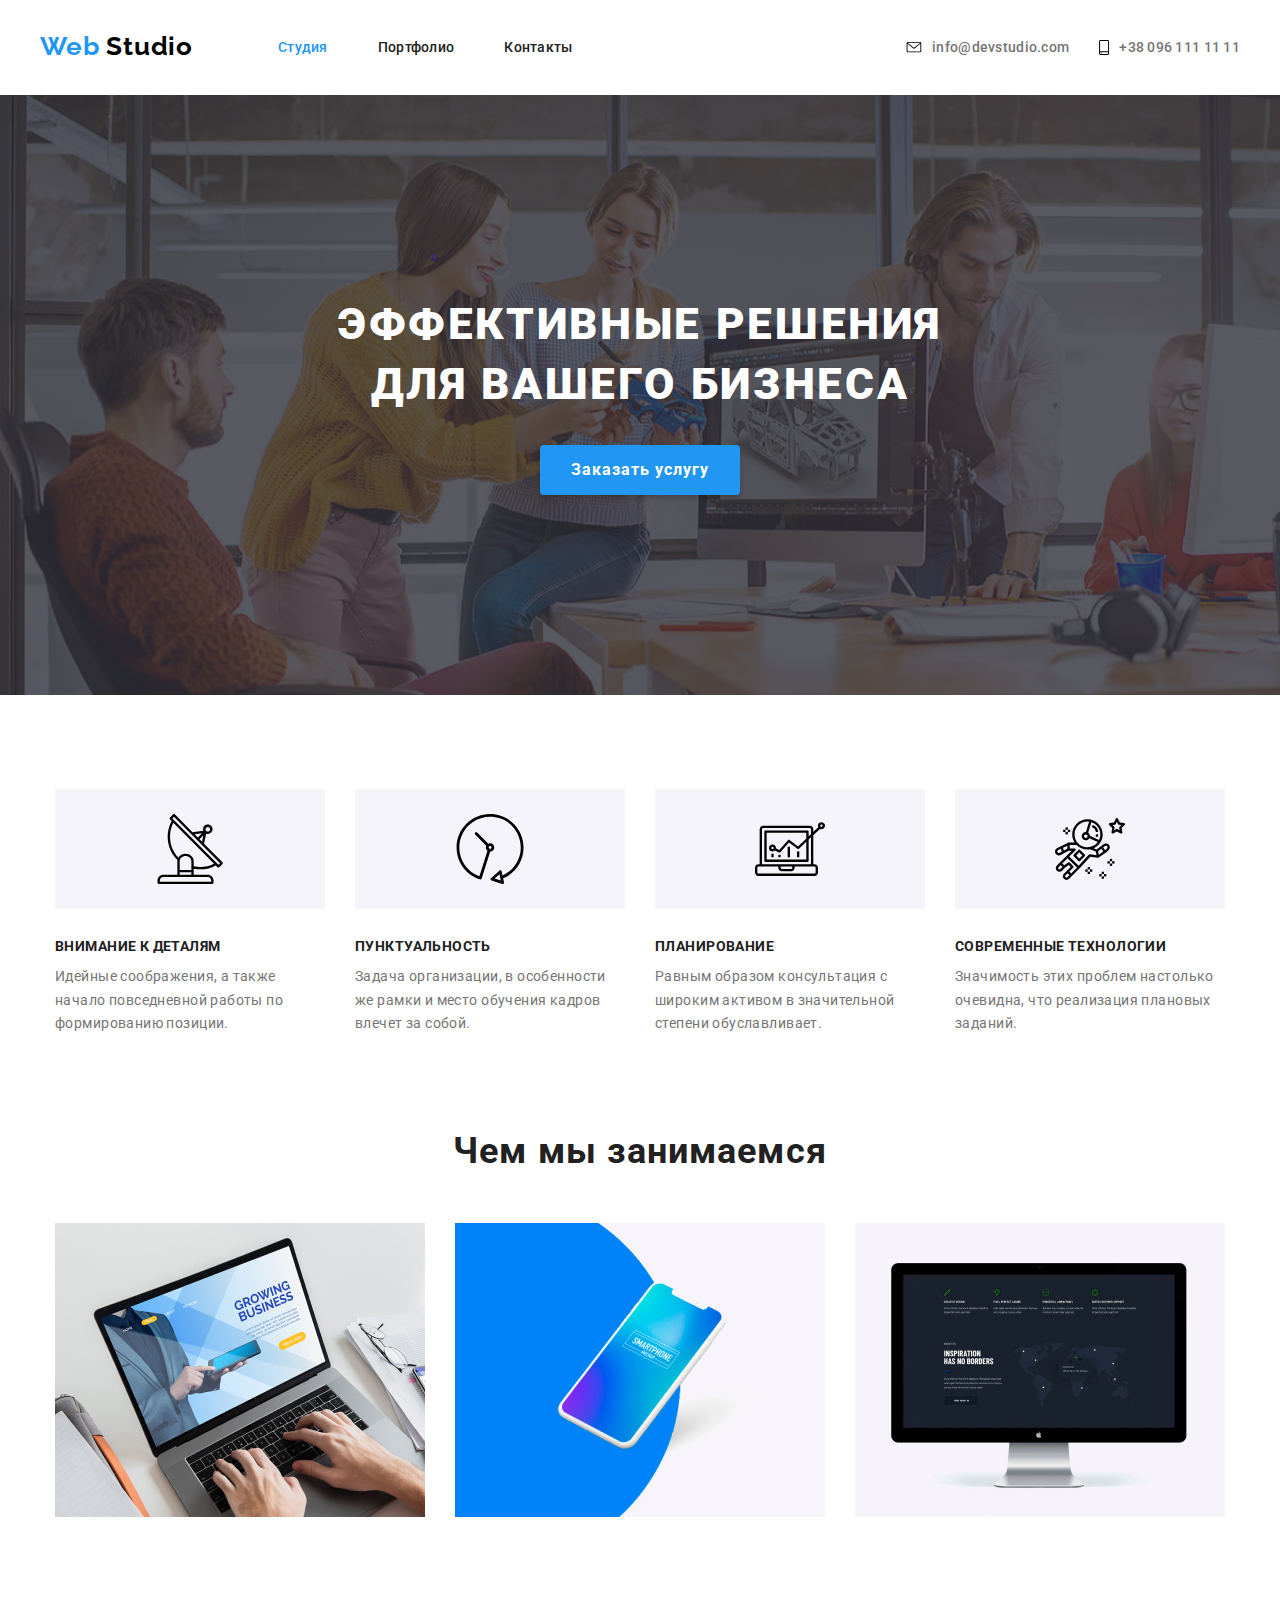
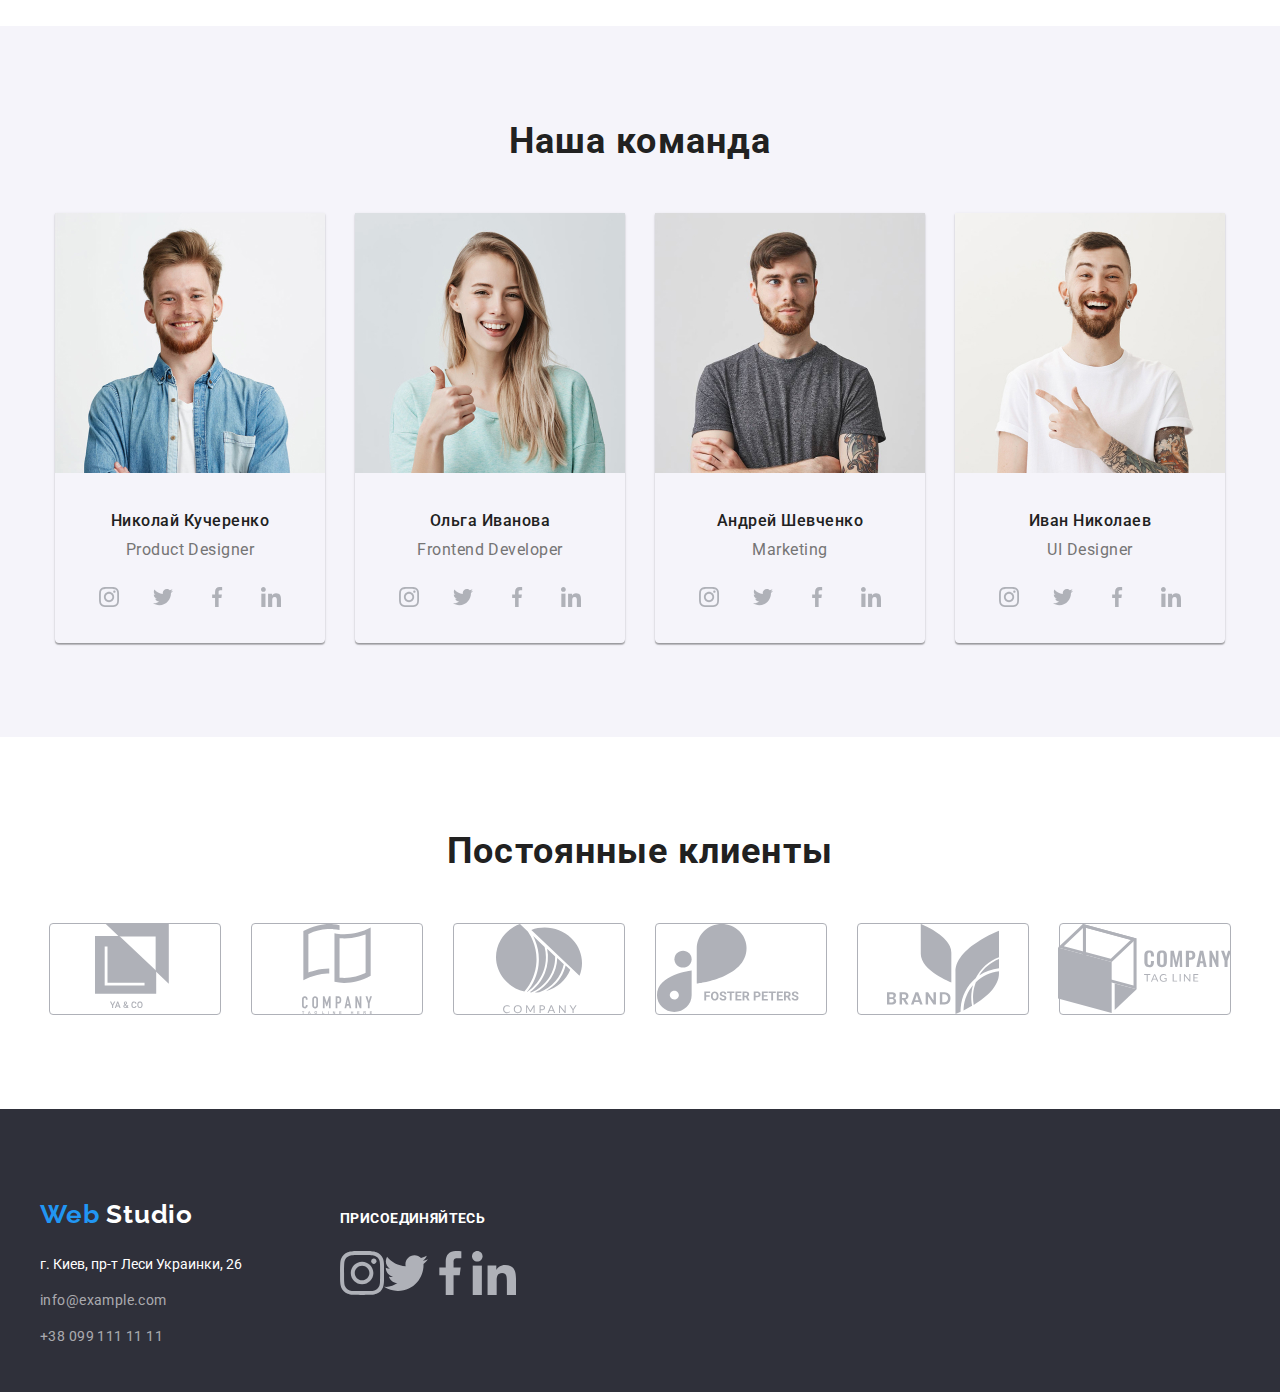
==== index.html @ 55905535 "Добавляет svg-спрайты" ====
<!DOCTYPE html>
<html lang="ru">
  <head>
    <meta charset="UTF-8" />
    <meta name="viewport" content="width=device-width, initial-scale=1.0" />
    <title>Web Studio</title>
    <link rel="stylesheet" href="./css/normalize.css" />
    <link rel="stylesheet" href="./css/style-second.css" />
    <link
      href="https://fonts.googleapis.com/css2?family=Raleway:wght@700&family=Roboto:wght@400;500;700;900&display=swap"
      rel="stylesheet"
    />
  </head>

  <body>
    <header class="site">
      <div class="container">
        <nav class="header-nav">
          <!--Логотип сайта-->
          <a lang="en" href="./index.html" class="logo link"
            ><span class="first-logo">Web</span
            ><span class="second-logo">Studio</span></a
          >
          <!--Навигационное меню в шапке-->

          <ul class="site-nav list">
            <li class="site-nav-list-item">
              <a href="" class="site-nav-text hover-focus link current"
                >Студия</a
              >
            </li>
            <li class="site-nav-list-item">
              <a href="./portfolio.html" class="site-nav-text hover-focus link"
                >Портфолио</a
              >
            </li>
            <li class="site-nav-list-item">
              <a href="" class="site-nav-text hover-focus link">Контакты</a>
            </li>
          </ul>
          <address class="nav-address">
            <ul class="address list">
              <li class="address-item-list mail-item">
                <a
                  lang="en"
                  href="mailto:info@devstudio.com"
                  class="address-text link hover-focus"
                >
                  <svg class="icon-mail-svg">
                    <use href="./image/sprite.svg#icon-mail-img"></use>
                  </svg>
                  <!-- <img
                    class="mail-link"
                    src="./image/address-img/mail-img.svg"
                    alt="электронная почта"
                  /> -->info@devstudio.com</a
                >
              </li>
              <li class="address-item-list tel-item">
                <a
                  href="tel:+380961111111"
                  class="address-text link hover-focus"
                >
                  <svg class="icon-tel-svg">
                    <use href="./image/sprite.svg#icon-tel-img"></use>
                  </svg>
                  +38 096 111 11 11</a
                >
              </li>
            </ul>
          </address>
        </nav>
        <!--Контактная информация-->
      </div>
    </header>

    <main>
      <!-- Герой -->
      <section class="hero">
        <h1 class="hero-title">
          эффективные решения <br />
          для вашего бизнеса
        </h1>

        <button class="services-btn general-btn" type="button">
          Заказать услугу
        </button>
      </section>

      <!-- О нас -->
      <section class="about-us list">
        <div class="container">
          <h2 hidden>О нас</h2>
          <ul class="about-us-item list">
            <li class="about-us-item-list">
              <svg class="about-us-icon-svg">
                <use href="./image/sprite.svg#icon-about-us-1"></use>
              </svg>

              <h3 class="about-us-title">внимание к деталям</h3>
              <p class="about-us-text">
                Идейные соображения, а также начало повседневной работы по
                формированию позиции.
              </p>
            </li>

            <li class="about-us-item-list">
              <svg class="about-us-icon-svg">
                <use href="./image/sprite.svg#icon-about-us-2"></use>
              </svg>
              <h3 class="about-us-title">пунктуальность</h3>
              <p class="about-us-text">
                Задача организации, в особенности же рамки и место обучения
                кадров влечет за собой.
              </p>
            </li>

            <li class="about-us-item-list">
              <svg class="about-us-icon-svg">
                <use href="./image/sprite.svg#icon-about-us-3"></use>
              </svg>
              <h3 class="about-us-title">планирование</h3>
              <p class="about-us-text">
                Равным образом консультация с широким активом в значительной
                степени обуславливает.
              </p>
            </li>

            <li class="about-us-item-list">
              <svg class="about-us-icon-svg">
                <use href="./image/sprite.svg#icon-about-us-4"></use>
              </svg>
              <h3 class="about-us-title">современные технологии</h3>
              <p class="about-us-text">
                Значимость этих проблем настолько очевидна, что реализация
                плановых заданий.
              </p>
            </li>
          </ul>
        </div>
      </section>

      <!-- Чем мы занимаемся -->
      <section class="features">
        <div class="container">
          <h2 class="features-title">Чем мы занимаемся</h2>

          <ul class="features-item list">
            <li class="features-item-list features-container">
              <img
                src="./image/what-we-do/what-we-do-1.jpg"
                alt="десктопные приложения"
                width="370"
                height="294"
              />
              <p class="features-text">десктопные приложения</p>
            </li>

            <li class="features-item-list features-container">
              <img
                src="./image/what-we-do/what-we-do-2.jpg"
                alt="мобильные приложения"
                width="370"
                height="294"
              />
              <p class="features-text">мобильные приложения</p>
            </li>
            <li class="features-item-list features-container">
              <img
                src="./image/what-we-do/what-we-do-3.jpg"
                alt="дизайнерские решения"
                width="370"
                height="294"
              />
              <p class="features-text">дизайнерские решения</p>
            </li>
          </ul>
        </div>
      </section>

      <!-- Наша команда -->
      <section class="our-team">
        <div class="container">
          <h2 class="our-team-title">Наша команда</h2>
          <ul class="our-team-item list">
            <li class="our-team-item-list">
              <img
                class="our-team-item-photo"
                src="./image/team/img-team-1.jpg"
                alt="член команды"
                width="270"
                height="260"
              />
              <h3 class="our-team-subtitle">Николай Кучеренко</h3>
              <p lang="en" class="our-team-text">Product Designer</p>

              <ul class="our-team list social">
                <li class="icon-container">
                  <a class="icon-container-link" href="">
                    <svg class="our-team-social-svg">
                      <use href="./image/sprite.svg#icon-insta"></use>
                    </svg>
                  </a>
                </li>
                <li>
                  <a class="icon-container-link" href="">
                    <svg class="our-team-social-svg">
                      <use href="./image/sprite.svg#icon-twitter"></use>
                    </svg>
                  </a>
                </li>
                <li>
                  <a class="icon-container-link" href="">
                    <svg class="our-team-social-svg">
                      <use href="./image/sprite.svg#icon-facebook"></use>
                    </svg>
                  </a>
                </li>
                <li>
                  <a class="icon-container-link" href="">
                    <svg class="our-team-social-svg">
                      <use href="./image/sprite.svg#icon-linkedin"></use>
                    </svg>
                  </a>
                </li>
              </ul>
            </li>

            <li class="our-team-item-list">
              <img
                class="our-team-item-photo"
                src="./image/team/img-team-2.jpg"
                alt="член команды"
                width="270"
                height="260"
              />
              <h3 class="our-team-subtitle">Ольга Иванова</h3>
              <p lang="en" class="our-team-text">Frontend Developer</p>

              <ul class="our-team list social">
                <li>
                  <a class="icon-container-link" href="">
                    <svg class="our-team-social-svg">
                      <use href="./image/sprite.svg#icon-insta"></use>
                    </svg>
                  </a>
                </li>
                <li>
                  <a class="icon-container-link" href="">
                    <svg class="our-team-social-svg">
                      <use href="./image/sprite.svg#icon-twitter"></use>
                    </svg>
                  </a>
                </li>
                <li>
                  <a class="icon-container-link" href=""
                    ><svg class="our-team-social-svg">
                      <use href="./image/sprite.svg#icon-facebook"></use>
                    </svg>
                  </a>
                </li>
                <li>
                  <a class="icon-container-link" href=""
                    ><svg class="our-team-social-svg">
                      <use href="./image/sprite.svg#icon-linkedin"></use>
                    </svg>
                  </a>
                </li>
              </ul>
            </li>

            <li class="our-team-item-list">
              <img
                class="our-team-item-photo"
                src="./image/team/img-team-3.jpg"
                alt="член команды"
                width="270"
                height="260"
              />
              <h3 class="our-team-subtitle">Андрей Шевченко</h3>
              <p lang="en" class="our-team-text">Marketing</p>

              <ul class="our-team list social">
                <li>
                  <a class="icon-container-link" href=""
                    ><svg class="our-team-social-svg">
                      <use href="./image/sprite.svg#icon-insta"></use>
                    </svg>
                  </a>
                </li>
                <li>
                  <a class="icon-container-link" href=""
                    ><svg class="our-team-social-svg">
                      <use href="./image/sprite.svg#icon-twitter"></use>
                    </svg>
                  </a>
                </li>
                <li>
                  <a class="icon-container-link" href=""
                    ><svg class="our-team-social-svg">
                      <use href="./image/sprite.svg#icon-facebook"></use>
                    </svg>
                  </a>
                </li>
                <li>
                  <a class="icon-container-link" href=""
                    ><svg class="our-team-social-svg">
                      <use href="./image/sprite.svg#icon-linkedin"></use>
                    </svg>
                  </a>
                </li>
              </ul>
            </li>

            <li class="our-team-item-list">
              <img
                class="our-team-item-photo"
                src="./image/team/img-team-4.jpg"
                alt="член команды"
                width="270"
                height="260"
              />
              <h3 class="our-team-subtitle">Иван Николаев</h3>
              <p lang="en" class="our-team-text">UI Designer</p>

              <ul class="our-team list social">
                <li>
                  <a class="icon-container-link" href=""
                    ><svg class="our-team-social-svg">
                      <use href="./image/sprite.svg#icon-insta"></use>
                    </svg>
                  </a>
                </li>
                <li>
                  <a class="icon-container-link" href=""
                    ><svg class="our-team-social-svg">
                      <use href="./image/sprite.svg#icon-twitter"></use>
                    </svg>
                  </a>
                </li>
                <li>
                  <a class="icon-container-link" href=""
                    ><svg class="our-team-social-svg">
                      <use href="./image/sprite.svg#icon-facebook"></use>
                    </svg>
                  </a>
                </li>
                <li>
                  <a class="icon-container-link" href=""
                    ><svg class="our-team-social-svg">
                      <use href="./image/sprite.svg#icon-linkedin"></use>
                    </svg>
                  </a>
                </li>
              </ul>
            </li>
          </ul>
        </div>
      </section>

      <!-- Постоянные клиенты -->
      <section class="clients-main">
        <div class="container">
          <h2 class="clients">Постоянные клиенты</h2>
          <ul class="clients-item list">
            <li class="clients-item-list">
              <a class="clients-link-list" href=""
                ><img
                  src="./image/logo-company/logo-company-1.svg"
                  alt="логотип компании"
                  class="clients-logo-item"
              /></a>
            </li>
            <li class="clients-item-list">
              <a class="clients-link-list" href=""
                ><img
                  src="./image/logo-company/logo-company-2.svg"
                  alt="логотип компании"
                  class="clients-logo-item"
              /></a>
            </li>
            <li class="clients-item-list">
              <a class="clients-link-list" href=""
                ><img
                  src="./image/logo-company/logo-company-3.svg"
                  alt="логотип компании"
                  class="clients-logo-item"
              /></a>
            </li>
            <li class="clients-item-list">
              <a class="clients-link-list" href=""
                ><img
                  src="./image/logo-company/logo-company-4.svg"
                  alt="логотип компании"
                  class="clients-logo-item"
              /></a>
            </li>
            <li class="clients-item-list">
              <a class="clients-link-list" href=""
                ><img
                  src="./image/logo-company/logo-company-5.svg"
                  alt="логотип компании"
                  class="clients-logo-item"
              /></a>
            </li>
            <li class="clients-item-list">
              <a class="clients-link-list" href=""
                ><img
                  src="./image/logo-company/logo-company-6.svg"
                  alt="логотип компании"
                  class="clients-logo-item"
              /></a>
            </li>
          </ul>
        </div>
      </section>
    </main>

    <footer class="footer-main">
      <div class="container">
        <div class="footer-main-container">
          <div class="footer-address">
            <a lang="en" href="./index.html" class="link logo"
              ><span class="first-logo">Web</span>
              <span class="footer-logo">Studio</span></a
            >
            <address class="footer-address-container">
              <ul class="footer list">
                <li class="footer-list-link">
                  <a
                    href="https://goo.gl/maps/cEKbpR4M8F39uecU8"
                    class="footer-address-link link"
                    >г. Киев, пр-т Леси Украинки, 26</a
                  >
                </li>
                <li class="footer-list-link">
                  <a
                    lang="en"
                    href="mailto:info@example.com"
                    class="footer-mailto-link link"
                    >info@example.com</a
                  >
                </li>
                <li class="footer-list-link">
                  <a href="tel:+380991111111" class="footer-tel-link link"
                    >+38 099 111 11 11</a
                  >
                </li>
              </ul>
            </address>
          </div>

          <div class="join-in">
            <p class="join-in-title">
              <b class="join-in-text">присоединяйтесь</b>
            </p>
            <ul class="join-in-social list link">
              <li>
                <a class="icon-container-link" href=""
                  ><img src="./image/team/social-img/insta.svg" alt="Инстаграм"
                /></a>
              </li>
              <li>
                <a class="icon-container-link" href=""
                  ><img src="./image/team/social-img/twitter.svg" alt="Твиттер"
                /></a>
              </li>
              <li>
                <a class="icon-container-link" href=""
                  ><img
                    src="./image/team/social-img/facebook.svg"
                    alt="Фейсбук"
                /></a>
              </li>
              <li>
                <a class="icon-container-link" href=""
                  ><img
                    src="./image/team/social-img/linkedin.svg"
                    alt="Линкдин"
                /></a>
              </li>
            </ul>
          </div>
        </div>
      </div>
    </footer>
  </body>
</html>
---- css/style-second.css ----
/* Основной цвет текста #757575 */
/* Вторичный цвет текста #212121 */
/* Дополнительный цвет текста (заголовок, футер) #FFFFFF */

/* Цвет фона #FFFFFF */
/* Вторичный цвет фона #F5F4FA */

/* Акцент #2196F3 */

:root {
  --primary-text-color: #757575;
  --second-text-color: #ffffff;
  --title-text-color: #212121;
  --accent-color: #2196f3;
}

/* Общие атрибуты */

body {
  /* background-color: #e5e5e5; */
  color: var(--primary-text-color);
  font-family: "Roboto", sans-serif;
  font-weight: 400;
  line-height: 1.71;
}

.link {
  text-decoration: none;
}
.list {
  list-style: none;
}

.hover-focus:hover,
.hover-focus:focus {
  color: var(--accent-color);
}

.site-nav.list .current {
  color: var(--accent-color);
}

.container {
  width: 1200px;
  padding-left: 15px;
  padding-right: 15px;
  margin-left: auto;
  margin-right: auto;
}

/* Лооготип */
.first-logo,
.second-logo,
.footer-logo {
  font-family: "Raleway";
  font-style: normal;
  font-weight: 700;
  font-size: 26px;
  line-height: 1.19;
  letter-spacing: 0.03em;
}

.second-logo {
  color: #000000;
}

.footer-logo {
  color: #ffffff;
}
.first-logo {
  color: var(--accent-color);
}
/* Навигационное меню */

.nav-address {
  margin-left: auto;
}

.header-nav .nav-address .address {
  display: flex;
  align-items: center;
}

.header-nav .address-item-list {
  display: flex;
  align-items: center;
}

.header-nav .mail-item {
  margin-right: 30px;
}

/* .header-nav .mail-link,
.header-nav .tel-link {
  margin-right: 10px; */

.nav-address .address-text {
  display: flex;
  align-items: center;
}

.nav-address .address {
  margin-top: 0px;
  margin-bottom: 0px;
  box-sizing: content-box;
}

.icon-mail-svg {
  width: 16px;
  height: 11px;
  margin-right: 10px;
}
.address-text:hover .icon-mail-svg {
  stroke-width: 2px;
  fill: var(--accent-color);
}
.icon-tel-svg {
  margin-right: 10px;
  width: 10px;
  height: 15px;
}
.address-text:hover .icon-tel-svg {
  stroke-width: 2px;
  fill: var(--accent-color);
}

.first-logo {
  margin-right: 7px;
}

.logo {
  margin-right: 85px;
}

.site .header-nav {
  display: flex;
  align-items: center;
}
.site .site-nav {
  display: flex;
  margin: 0px;
  padding: 0px;
}
.site .site-nav-list-item:not(:last-child) {
  margin-right: 50px;
}

.site-nav-text,
.address-text {
  font-weight: 500;
  font-size: 14px;
  line-height: 1.07;
  letter-spacing: 0.02em;
}

.site-nav-text {
  display: inline-block;
  padding-top: 40px;
  padding-bottom: 40px;
}

.address-text {
  font-style: normal;
  font-family: Roboto;
  color: var(--primary-text-color);
}
.site-nav-text {
  color: var(--title-text-color);
}
.site {
  background-color: #ffffff;
}

/* Герой */

.hero {
  max-width: 1600px;
  margin-left: auto;
  margin-right: auto;
  padding-top: 200px;
  padding-bottom: 200px;
  background-image: linear-gradient(
      to right,
      rgba(47, 48, 58, 0.8),
      rgba(47, 48, 58, 0.8)
    ),
    url(../image/hero-section/hero-img-bcg.jpg);
  background-size: cover;
}

.hero .hero-title {
  margin-bottom: 30px;
  font-weight: 900;
  font-size: 44px;
  line-height: 1.36;
  text-align: center;
  letter-spacing: 0.06em;
  text-transform: uppercase;
  color: var(--second-text-color);
  margin-top: 0px;
}

.services-btn {
  display: block;
  margin-left: auto;
  margin-right: auto;
}

.general-btn {
  font-family: "Roboto";
  font-style: normal;
  font-weight: 700;
  font-size: 16px;
  line-height: 1.87px;
  width: 200px;
  height: 50px;
  align-items: center;
  text-align: center;
  letter-spacing: 0.06em;
  background-color: var(--accent-color);
  color: var(--second-text-color);
  box-shadow: 0px 4px 4px rgba(0, 0, 0, 0.15);

  border-radius: 4px;
  border: none;
}

/* О нас */

.about-us-item-list {
  display: flex;
  /* flex-wrap: wrap; */
  width: 270px;
  flex-direction: column;
}

.about-us {
  padding-top: 94px;
}

.about-us-item {
  display: flex;
  padding-left: 0px;
  margin-top: 0px;
  flex-grow: 1;
  margin-bottom: 0px;
  /* background-color: teal; */
  justify-content: center;
}

.about-us .about-us-item-list:not(:last-child) {
  margin-right: 30px;
}

/* .about-us .about-us-img {
  padding-top: 25px;
  padding-right: 100px;
  padding-bottom: 25px;
  padding-left: 100px;
  background-color: #f5f4fa;
  margin-bottom: 30px;
} */
.about-us-icon-svg {
  width: 70px;
  height: 70px;
  padding-top: 25px;
  padding-right: 100px;
  padding-bottom: 25px;
  padding-left: 100px;
  background-color: #f5f4fa;
  margin-bottom: 30px;
}

.about-us .about-us-title {
  margin-top: 0px;
  margin-bottom: 10px;
  font-weight: 700;
  font-size: 14px;
  line-height: 1.14;
  letter-spacing: 0.03em;
  text-transform: uppercase;
  color: var(--title-text-color);
}

.about-us .about-us-text {
  margin-top: 0px;
  margin-bottom: 0px;
  font-weight: normal;
  font-size: 14px;
  line-height: 1.71;
  letter-spacing: 0.03em;
  color: var(--primary-text-color);
}
/* .about-us-img:hover,
.about-us-img:focus {
  background-color: var(--accent-color);
} */
.about-us {
  background-color: #ffffff;
}

/* Чем мы занимаемся */
/* Наша команда */

.features .container {
  /* background-color: teal; */
}

.features {
  padding-top: 94px;
  padding-bottom: 94px;
  background-color: var(--second-text-color);
}
.features .features-item {
  display: flex;
  margin-top: 0px;
  margin-bottom: 0px;
  padding-left: 0px;
  justify-content: center;
}
.features .features-item-list:not(:last-child) {
  margin-right: 30px;
}
.features .features-title {
  margin-bottom: 50px;
}

.features .features-title,
.our-team .our-team-title {
  font-weight: 700;
  font-size: 36px;
  line-height: 1.17;
  text-align: center;
  letter-spacing: 0.03em;
  color: var(--title-text-color);
  margin-top: 0px;
}

.features .features-text {
  display: block;
  margin-top: 0px;
  margin-bottom: 0px;
  font-weight: 700;
  font-size: 14px;
  line-height: 1.14;
  text-align: center;
  letter-spacing: 0.03em;
  text-transform: uppercase;
  color: var(--second-text-color);
}
.features-container {
  display: flex;
  flex-direction: column;
}

/* Наша команда */

.our-team {
  padding-top: 94px;
}

.our-team-item {
  /* background-color: teal; */
  display: flex;
  margin-top: 0px;
  margin-bottom: 0px;
  padding-left: 0px;
  justify-content: center;
}

.our-team-title {
  margin-top: 0px;
  margin-bottom: 50px;
}
.our-team-item-list:not(:last-child) {
  margin-right: 30px;
}
.our-team-item-list {
  padding-bottom: 24px;
  border-radius: 0px 0px 4px 4px;
  box-shadow: 0px 2px 1px rgba(0, 0, 0, 0.2), 0px 1px 1px rgba(0, 0, 0, 0.14),
    0px 1px 3px rgba(0, 0, 0, 0.12);
}
.our-team-item-photo {
  margin-bottom: 30px;
}

.our-team .our-team-subtitle {
  margin-top: 0px;
  margin-bottom: 10px;
  text-align: center;
  font-weight: 500;
  font-size: 16px;
  line-height: 1.19;
  letter-spacing: 0.03em;
  color: var(--title-text-color);
}

.our-team .our-team-text {
  margin-top: 0px;
  margin-bottom: 16px;
  text-align: center;
  font-weight: normal;
  font-size: 16px;
  line-height: 19px;
  letter-spacing: 0.03em;
  color: var(--primary-text-color);
}
.our-team .social {
  display: flex;
  width: 206px;
  justify-content: space-between;
  padding-top: 0px;
  padding-left: 0px;
  padding-bottom: 0px;
  margin-left: auto;
  margin-right: auto;
}
.our-team-social-svg {
  margin: auto;
  width: 20px;
  height: 20px;
  fill: #afb1b8;
}
.icon-container-link:hover .our-team-social-svg,
.icon-container-link:focus .our-team-social-svg {
  fill: var(--second-text-color);
}
.icon-container-link {
  display: flex;
  justify-content: center;
  width: 44px;
  height: 44px;
  border-radius: 50%;
}
.icon-container-link:hover,
.icon-container-link:focus {
  background-color: var(--accent-color);
}
.our-team .our-team-social:hover,
.our-team .our-team-social:focus {
  color: var(--accent-color);
  /* background-color: var(--accent-color); */
}

.our-team {
  background: #f5f4fa;
  padding-bottom: 94px;
}
.icon-container {
}

/* Постоянные клиенты */

.clients {
  margin-top: 0px;
  margin-bottom: 50px;
}

.clients-link-list {
  display: flex;
  justify-content: center;
  width: 170px;
  height: 90px;
  border: solid #afb1b8 1px;
  border-radius: 4px;
}
.clients-link-list:hover,
.clients-link-list:focus {
  border-color: var(--accent-color);
}

.clients-item-list:not(:last-child) {
  margin-right: 30px;
}
.clients-main {
  padding-top: 94px;
  padding-bottom: 94px;
  background-color: #ffffff;
}
.clients-item {
  display: flex;
  justify-content: center;
  margin-top: 0px;
  margin-bottom: 0px;
  padding-left: 0px;
}
.clients-main .clients {
  font-weight: 700;
  font-size: 36px;
  line-height: 1.16;
  text-align: center;
  letter-spacing: 0.03em;

  color: var(--title-text-color);
}

/* Футер */

.footer-main {
  padding-bottom: 42px;
  background-color: #2f303a;
}
.footer-main-container {
  display: flex;
  align-items: baseline;
  padding-top: 90px;
}
.footer-address {
  display: flex;

  /* padding-top: 78px; */
  flex-direction: column;
  justify-content: center;
  width: 231px;
  margin-right: 69px;
}
.footer-main .link.logo {
  display: flex;
  margin-bottom: 20px;
  margin-right: 0px;
  width: 153px;
}

.footer.list {
  margin-top: 0px;
  margin-bottom: 0px;
}

.footer-address-container {
  display: flex;
  flex-direction: column;
  width: 231px;
}
.footer-main .footer {
  padding-left: 0px;
}
.footer-list-link:not(:last-child) {
  margin-bottom: 9px;
}

.footer .footer-mailto-link,
.footer .footer-tel-link,
.footer .footer-address-link {
  font-family: Roboto;
  font-style: normal;
  font-weight: normal;
  font-size: 14px;
  line-height: 1.71;
}

.footer .footer-address-link {
  color: var(--second-text-color);
}
.footer .footer-mailto-link,
.footer .footer-tel-link {
  color: rgba(255, 255, 255, 0.6);
}

.footer .footer-address-link:hover,
.footer .footer-address-link:focus {
  color: var(--accent-color);
}
.footer .footer-mailto-link,
.footer .footer-tel-link {
  font-family: "Roboto", sans-serif;
  font-style: normal;
  font-weight: 400;
  font-size: 14px;
  line-height: 1.71;
  letter-spacing: 0.03em;
}

.footer .footer-mailto-link:hover,
.footer .footer-mailto-link:focus {
  color: var(--accent-color);
}
.footer .footer-tel-link:hover,
.footer .footer-tel-link:focus {
  color: var(--accent-color);
}
/* Присоединяйтесь */

.footer-main .join-in {
  display: flex;
  flex-direction: column;
  justify-content: center;
  /* padding-top: 90px; */
}

.join-in-social {
  display: flex;
  margin-top: 0px;
  margin-bottom: 0px;
  padding-left: 0px;
  justify-content: space-around;
}
.join-in-title {
  margin-top: 0px;
  margin-bottom: 20px;
}

.join-in-text {
  font-weight: 700;
  font-size: 14px;
  line-height: 1.14;
  letter-spacing: 0.03em;
  text-transform: uppercase;
  color: var(--second-text-color);
}
.join-in-link-social:hover,
.join-in-link-social:focus {
  color: var(--accent-color);
}

/* !!!! Портфолио !!!! */

/* Фильтр-кнопки */

.header-main {
  background-color: #ffffff;
}

.portfolio .portfolio-item-btn {
  display: flex;
  margin-top: 0px;
  margin-bottom: 34px;
  padding-left: 0px;
  justify-content: center;
}
.portfolio-item-list:not(:last-child) {
  margin-right: 8px;
}
.portfolio-section {
  padding-top: 93px;
}
.portfolio .portfolio-btn {
  padding-top: 6px;
  padding-right: 22px;
  padding-bottom: 6px;
  padding-left: 22px;
  font-weight: 500;
  font-size: 16px;
  line-height: 1.62;
  text-align: center;
  letter-spacing: 0.03em;
  color: var(--title-text-color);
  background: #f5f4fa;
  border-radius: 4px;
  border: none;
}
.portfolio .portfolio-btn:hover,
.portfolio .portfolio-btn:focus {
  background-color: var(--accent-color);
  color: var(--second-text-color);
}
.portfolio-item.list {
  display: flex;
  flex-wrap: wrap;
  margin-top: 0px;
  margin-bottom: 0px;
  /* margin: -15px; */
  padding-left: 0px;
  padding-bottom: 94px;
  justify-content: center;
  /* background-color: teal; */
}
.portfolio-item-element {
  width: calc(100% - 60px) / 3;
  margin-right: 30px;
  margin-bottom: 30px;
  padding-bottom: 20px;
  border: 1px solid #eeeeee;
  /* width: 370px; */
  /* margin: 15px; */
}
.portfolio-item-element:nth-child(3n) {
  margin-right: 0px;
}
.portfolio-item-element:nth-last-child(-n + 3) {
  margin-bottom: 0px;
}
.portfolio .portfolio-title {
  margin-top: 0px;
  margin-bottom: 4px;
  padding-left: 24px;
  padding-right: 24px;
  font-weight: 700;
  font-size: 18px;
  line-height: 2;
  letter-spacing: 0.06em;
  color: var(--title-text-color);
}
.portfolio .portfolio-text {
  margin-top: 0px;
  margin-bottom: 0px;
  padding-left: 24px;
  padding-right: 24px;
  font-weight: normal;
  font-size: 16px;
  line-height: 1.9;
  letter-spacing: 0.03em;
  color: var(--primary-text-color);
}
.portfolio .portfolio-pre-text {
  font-weight: normal;
  font-size: 18px;
  line-height: 1.55;
  letter-spacing: 0.03em;
  color: var(--second-text-color);
}

.portfolio .item-link {
  display: block;
  margin-bottom: 20px;
}
.portfolio-item-link:hover,
.portfolio-item-link:focus {
  background-color: var(--accent-color);
}
.portfolio-item-link {
  text-decoration: none;
}
.portfolio {
  background-color: var(--second-text-color);
}
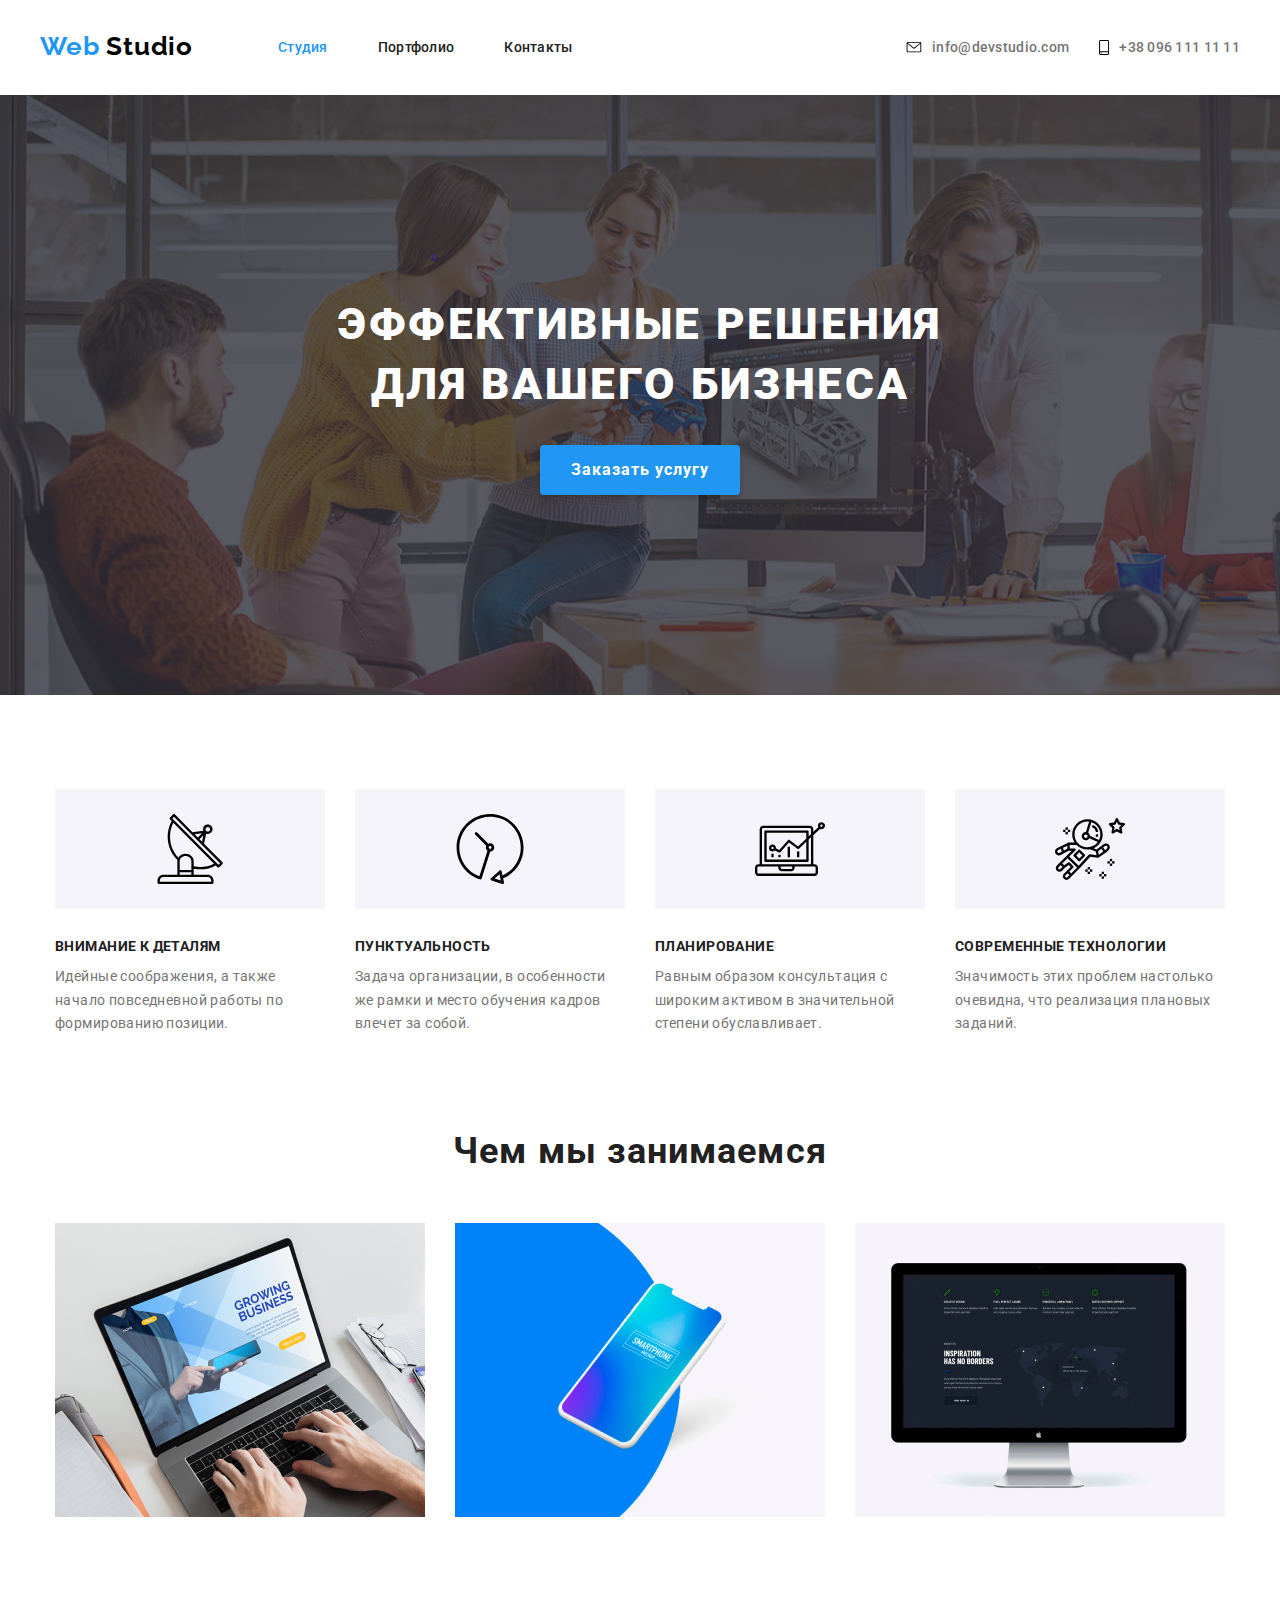
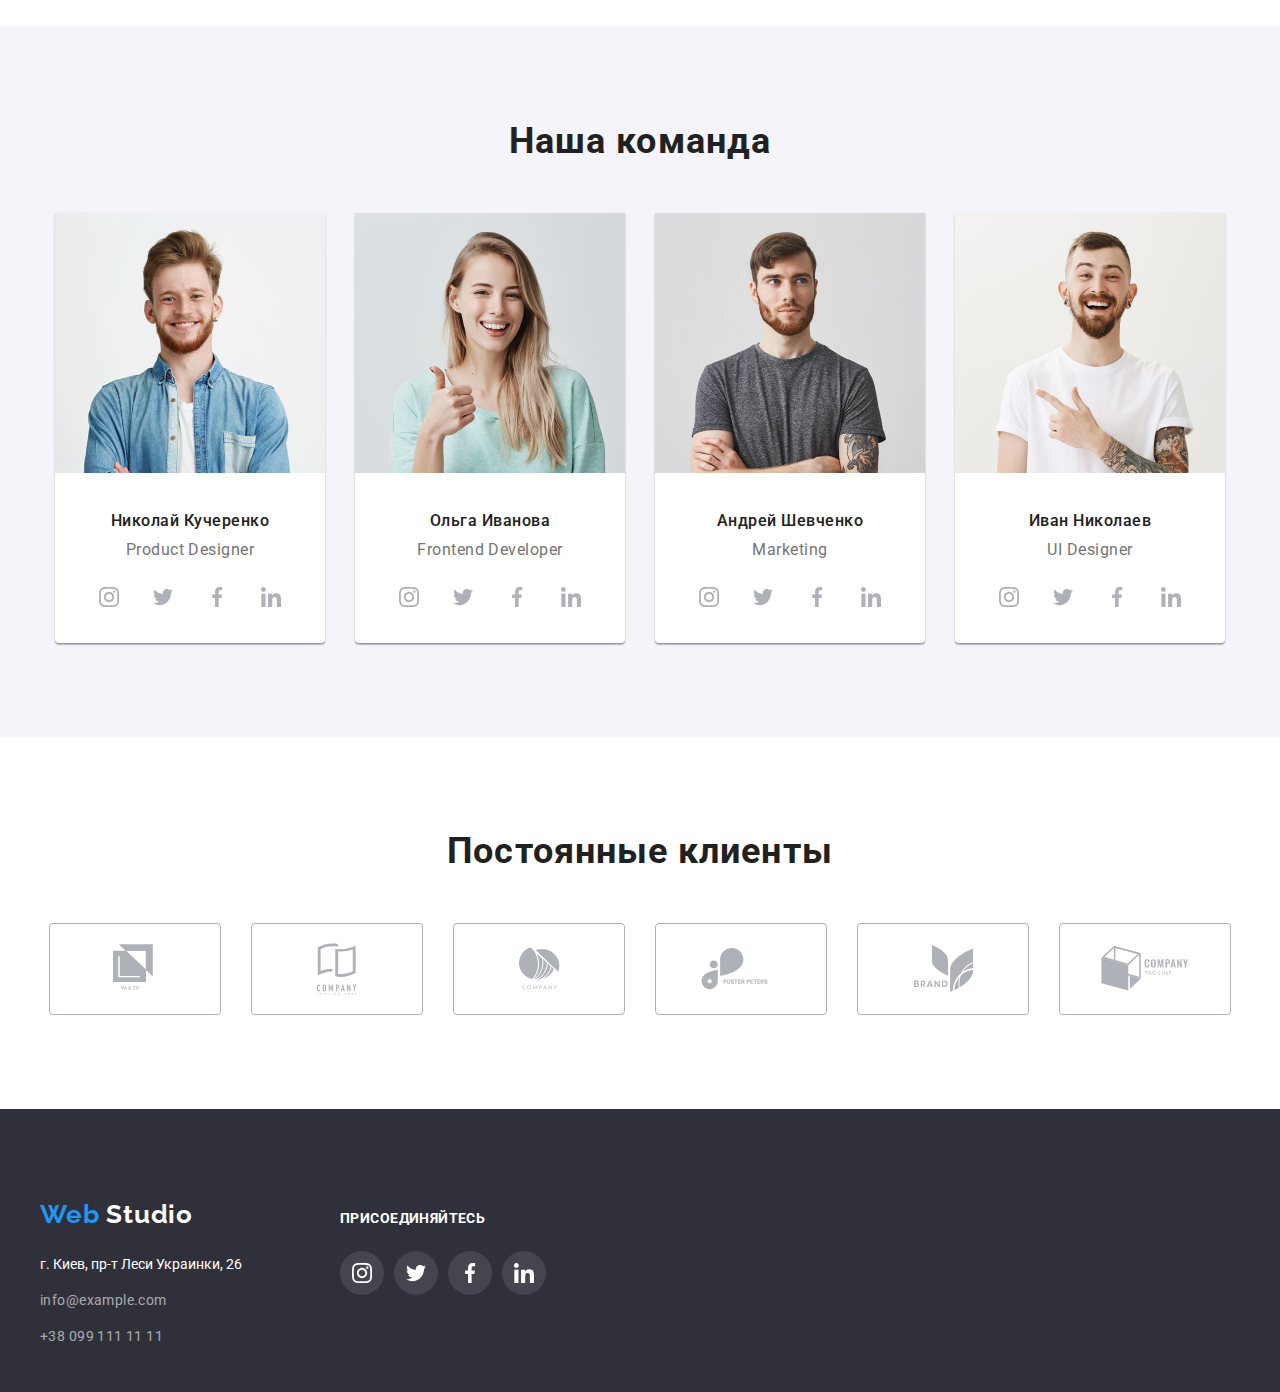
==== commit 1ea8917b: "Добавляет svg-спрайты в раздел "Клиенты", футер." ====
--- a/index.html
+++ b/index.html
@@ -196,28 +196,28 @@
 
               <ul class="our-team list social">
                 <li class="icon-container">
-                  <a class="icon-container-link" href="">
+                  <a class="icon-container-link" href="" aria-label="Инстаграм">
                     <svg class="our-team-social-svg">
                       <use href="./image/sprite.svg#icon-insta"></use>
                     </svg>
                   </a>
                 </li>
                 <li>
-                  <a class="icon-container-link" href="">
+                  <a class="icon-container-link" href="" aria-label="Твиттер">
                     <svg class="our-team-social-svg">
                       <use href="./image/sprite.svg#icon-twitter"></use>
                     </svg>
                   </a>
                 </li>
                 <li>
-                  <a class="icon-container-link" href="">
+                  <a class="icon-container-link" href="" aria-label="Фейсбук">
                     <svg class="our-team-social-svg">
                       <use href="./image/sprite.svg#icon-facebook"></use>
                     </svg>
                   </a>
                 </li>
                 <li>
-                  <a class="icon-container-link" href="">
+                  <a class="icon-container-link" href="" aria-label="Линкедин">
                     <svg class="our-team-social-svg">
                       <use href="./image/sprite.svg#icon-linkedin"></use>
                     </svg>
@@ -239,28 +239,28 @@
 
               <ul class="our-team list social">
                 <li>
-                  <a class="icon-container-link" href="">
+                  <a class="icon-container-link" href="" aria-label="Инстаграм">
                     <svg class="our-team-social-svg">
                       <use href="./image/sprite.svg#icon-insta"></use>
                     </svg>
                   </a>
                 </li>
                 <li>
-                  <a class="icon-container-link" href="">
+                  <a class="icon-container-link" href="" aria-label="Твиттер">
                     <svg class="our-team-social-svg">
                       <use href="./image/sprite.svg#icon-twitter"></use>
                     </svg>
                   </a>
                 </li>
                 <li>
-                  <a class="icon-container-link" href=""
+                  <a class="icon-container-link" href="" aria-label="Фейсбук"
                     ><svg class="our-team-social-svg">
                       <use href="./image/sprite.svg#icon-facebook"></use>
                     </svg>
                   </a>
                 </li>
                 <li>
-                  <a class="icon-container-link" href=""
+                  <a class="icon-container-link" href="" aria-label="Линкедин"
                     ><svg class="our-team-social-svg">
                       <use href="./image/sprite.svg#icon-linkedin"></use>
                     </svg>
@@ -282,28 +282,28 @@
 
               <ul class="our-team list social">
                 <li>
-                  <a class="icon-container-link" href=""
+                  <a class="icon-container-link" href="" aria-label="Инстаграм"
                     ><svg class="our-team-social-svg">
                       <use href="./image/sprite.svg#icon-insta"></use>
                     </svg>
                   </a>
                 </li>
                 <li>
-                  <a class="icon-container-link" href=""
+                  <a class="icon-container-link" href="" aria-label="Твиттер"
                     ><svg class="our-team-social-svg">
                       <use href="./image/sprite.svg#icon-twitter"></use>
                     </svg>
                   </a>
                 </li>
                 <li>
-                  <a class="icon-container-link" href=""
+                  <a class="icon-container-link" href="" aria-label="Фейсбук"
                     ><svg class="our-team-social-svg">
                       <use href="./image/sprite.svg#icon-facebook"></use>
                     </svg>
                   </a>
                 </li>
                 <li>
-                  <a class="icon-container-link" href=""
+                  <a class="icon-container-link" href="" aria-label="Линкедин"
                     ><svg class="our-team-social-svg">
                       <use href="./image/sprite.svg#icon-linkedin"></use>
                     </svg>
@@ -325,28 +325,28 @@
 
               <ul class="our-team list social">
                 <li>
-                  <a class="icon-container-link" href=""
+                  <a class="icon-container-link" href="" aria-label="Инстаграм"
                     ><svg class="our-team-social-svg">
                       <use href="./image/sprite.svg#icon-insta"></use>
                     </svg>
                   </a>
                 </li>
                 <li>
-                  <a class="icon-container-link" href=""
+                  <a class="icon-container-link" href="" aria-label="Твиттер"
                     ><svg class="our-team-social-svg">
                       <use href="./image/sprite.svg#icon-twitter"></use>
                     </svg>
                   </a>
                 </li>
                 <li>
-                  <a class="icon-container-link" href=""
+                  <a class="icon-container-link" href="" aria-label="Фейсбук"
                     ><svg class="our-team-social-svg">
                       <use href="./image/sprite.svg#icon-facebook"></use>
                     </svg>
                   </a>
                 </li>
                 <li>
-                  <a class="icon-container-link" href=""
+                  <a class="icon-container-link" href="" aria-label="Линкедин"
                     ><svg class="our-team-social-svg">
                       <use href="./image/sprite.svg#icon-linkedin"></use>
                     </svg>
@@ -364,52 +364,82 @@
           <h2 class="clients">Постоянные клиенты</h2>
           <ul class="clients-item list">
             <li class="clients-item-list">
-              <a class="clients-link-list" href=""
-                ><img
-                  src="./image/logo-company/logo-company-1.svg"
-                  alt="логотип компании"
-                  class="clients-logo-item"
-              /></a>
+              <a
+                class="clients-link-list"
+                href=""
+                aria-label="ссылка на компанию 1"
+                ><svg class="clients-icon-svg" width="44" height="49">
+                  <use
+                    class="clients-icon-svg"
+                    href="./image/sprite.svg#icon-logo-company-1"
+                  ></use>
+                </svg>
+              </a>
             </li>
             <li class="clients-item-list">
-              <a class="clients-link-list" href=""
-                ><img
-                  src="./image/logo-company/logo-company-2.svg"
-                  alt="логотип компании"
-                  class="clients-logo-item"
-              /></a>
+              <a
+                class="clients-link-list"
+                href=""
+                aria-label="ссылка на компанию 2"
+                ><svg class="clients-icon-svg" width="40" height="52">
+                  <use
+                    class="clients-icon-svg"
+                    href="./image/sprite.svg#icon-logo-company-2"
+                  ></use>
+                </svg>
+              </a>
             </li>
             <li class="clients-item-list">
-              <a class="clients-link-list" href=""
-                ><img
-                  src="./image/logo-company/logo-company-3.svg"
-                  alt="логотип компании"
-                  class="clients-logo-item"
-              /></a>
+              <a
+                class="clients-link-list"
+                href=""
+                aria-label="ссылка на компанию 3"
+                ><svg class="clients-icon-svg" width="41" height="43">
+                  <use
+                    class="clients-icon-svg"
+                    href="./image/sprite.svg#icon-logo-company-3"
+                  ></use>
+                </svg>
+              </a>
             </li>
             <li class="clients-item-list">
-              <a class="clients-link-list" href=""
-                ><img
-                  src="./image/logo-company/logo-company-4.svg"
-                  alt="логотип компании"
-                  class="clients-logo-item"
-              /></a>
+              <a
+                class="clients-link-list"
+                href=""
+                aria-label="ссылка на компанию 4"
+                ><svg class="clients-icon-svg" width="80" height="42">
+                  <use
+                    class="clients-icon-svg"
+                    href="./image/sprite.svg#icon-logo-company-4"
+                  ></use>
+                </svg>
+              </a>
             </li>
             <li class="clients-item-list">
-              <a class="clients-link-list" href=""
-                ><img
-                  src="./image/logo-company/logo-company-5.svg"
-                  alt="логотип компании"
-                  class="clients-logo-item"
-              /></a>
+              <a
+                class="clients-link-list"
+                href=""
+                aria-label="ссылка на компанию 5"
+                ><svg class="clients-icon-svg" width="59" height="47">
+                  <use
+                    class="clients-icon-svg"
+                    href="./image/sprite.svg#icon-logo-company-5"
+                  ></use>
+                </svg>
+              </a>
             </li>
             <li class="clients-item-list">
-              <a class="clients-link-list" href=""
-                ><img
-                  src="./image/logo-company/logo-company-6.svg"
-                  alt="логотип компании"
-                  class="clients-logo-item"
-              /></a>
+              <a
+                class="clients-link-list"
+                href=""
+                aria-label="ссылка на компанию 6"
+                ><svg class="clients-icon-svg" width="88" height="45">
+                  <use
+                    class="clients-icon-svg"
+                    href="./image/sprite.svg#icon-logo-company-6"
+                  ></use>
+                </svg>
+              </a>
             </li>
           </ul>
         </div>
@@ -455,29 +485,49 @@
               <b class="join-in-text">присоединяйтесь</b>
             </p>
             <ul class="join-in-social list link">
-              <li>
-                <a class="icon-container-link" href=""
-                  ><img src="./image/team/social-img/insta.svg" alt="Инстаграм"
-                /></a>
+              <li class="join-in-social-list">
+                <a
+                  class="icon-container-link footer-social"
+                  href=""
+                  aria-label="Инстаграм"
+                >
+                  <svg class="footer-icon-social-svg">
+                    <use href="./image/sprite.svg#icon-insta"></use>
+                  </svg>
+                </a>
               </li>
-              <li>
-                <a class="icon-container-link" href=""
-                  ><img src="./image/team/social-img/twitter.svg" alt="Твиттер"
-                /></a>
+              <li class="join-in-social-list">
+                <a
+                  class="icon-container-link footer-social"
+                  href=""
+                  aria-label="Твиттер"
+                >
+                  <svg class="footer-icon-social-svg">
+                    <use href="./image/sprite.svg#icon-twitter"></use>
+                  </svg>
+                </a>
               </li>
-              <li>
-                <a class="icon-container-link" href=""
-                  ><img
-                    src="./image/team/social-img/facebook.svg"
-                    alt="Фейсбук"
-                /></a>
+              <li class="join-in-social-list">
+                <a
+                  class="icon-container-link footer-social"
+                  href=""
+                  aria-label="Фейсбук"
+                >
+                  <svg class="footer-icon-social-svg">
+                    <use href="./image/sprite.svg#icon-facebook"></use>
+                  </svg>
+                </a>
               </li>
-              <li>
-                <a class="icon-container-link" href=""
-                  ><img
-                    src="./image/team/social-img/linkedin.svg"
-                    alt="Линкдин"
-                /></a>
+              <li class="join-in-social-list">
+                <a
+                  class="icon-container-link footer-social"
+                  href=""
+                  aria-label="Линкедин"
+                >
+                  <svg class="footer-icon-social-svg">
+                    <use href="./image/sprite.svg#icon-linkedin"></use>
+                  </svg>
+                </a>
               </li>
             </ul>
           </div>
--- a/css/style-second.css
+++ b/css/style-second.css
@@ -376,6 +376,7 @@
   margin-right: 30px;
 }
 .our-team-item-list {
+  background-color: var(--second-text-color);
   padding-bottom: 24px;
   border-radius: 0px 0px 4px 4px;
   box-shadow: 0px 2px 1px rgba(0, 0, 0, 0.2), 0px 1px 1px rgba(0, 0, 0, 0.14),
@@ -408,6 +409,7 @@
 }
 .our-team .social {
   display: flex;
+  background-color: var(--second-text-color);
   width: 206px;
   justify-content: space-between;
   padding-top: 0px;
@@ -447,8 +449,6 @@
   background: #f5f4fa;
   padding-bottom: 94px;
 }
-.icon-container {
-}
 
 /* Постоянные клиенты */
 
@@ -493,6 +493,16 @@
   letter-spacing: 0.03em;
 
   color: var(--title-text-color);
+}
+
+.clients-main .clients-icon-svg {
+  display: flex;
+  align-self: center;
+  fill: #afb1b8;
+}
+.clients-link-list:hover .clients-icon-svg,
+.clients-link-list:focus .clients-icon-svg {
+  fill: var(--accent-color);
 }
 
 /* Футер */
@@ -579,6 +589,17 @@
 .footer .footer-tel-link:focus {
   color: var(--accent-color);
 }
+.footer-icon-social-svg {
+  margin: auto;
+  width: 20px;
+  height: 20px;
+  fill: var(--second-text-color);
+}
+
+.icon-container-link.footer-social:hover,
+.icon-container-link.footer-social:focus {
+  background-color: var(--accent-color);
+}
 /* Присоединяйтесь */
 
 .footer-main .join-in {
@@ -611,6 +632,12 @@
 .join-in-link-social:hover,
 .join-in-link-social:focus {
   color: var(--accent-color);
+}
+.icon-container-link.footer-social {
+  background-color: rgba(255, 255, 255, 0.1);
+}
+.join-in-social-list:not(:last-child) {
+  margin-right: 10px;
 }
 
 /* !!!! Портфолио !!!! */
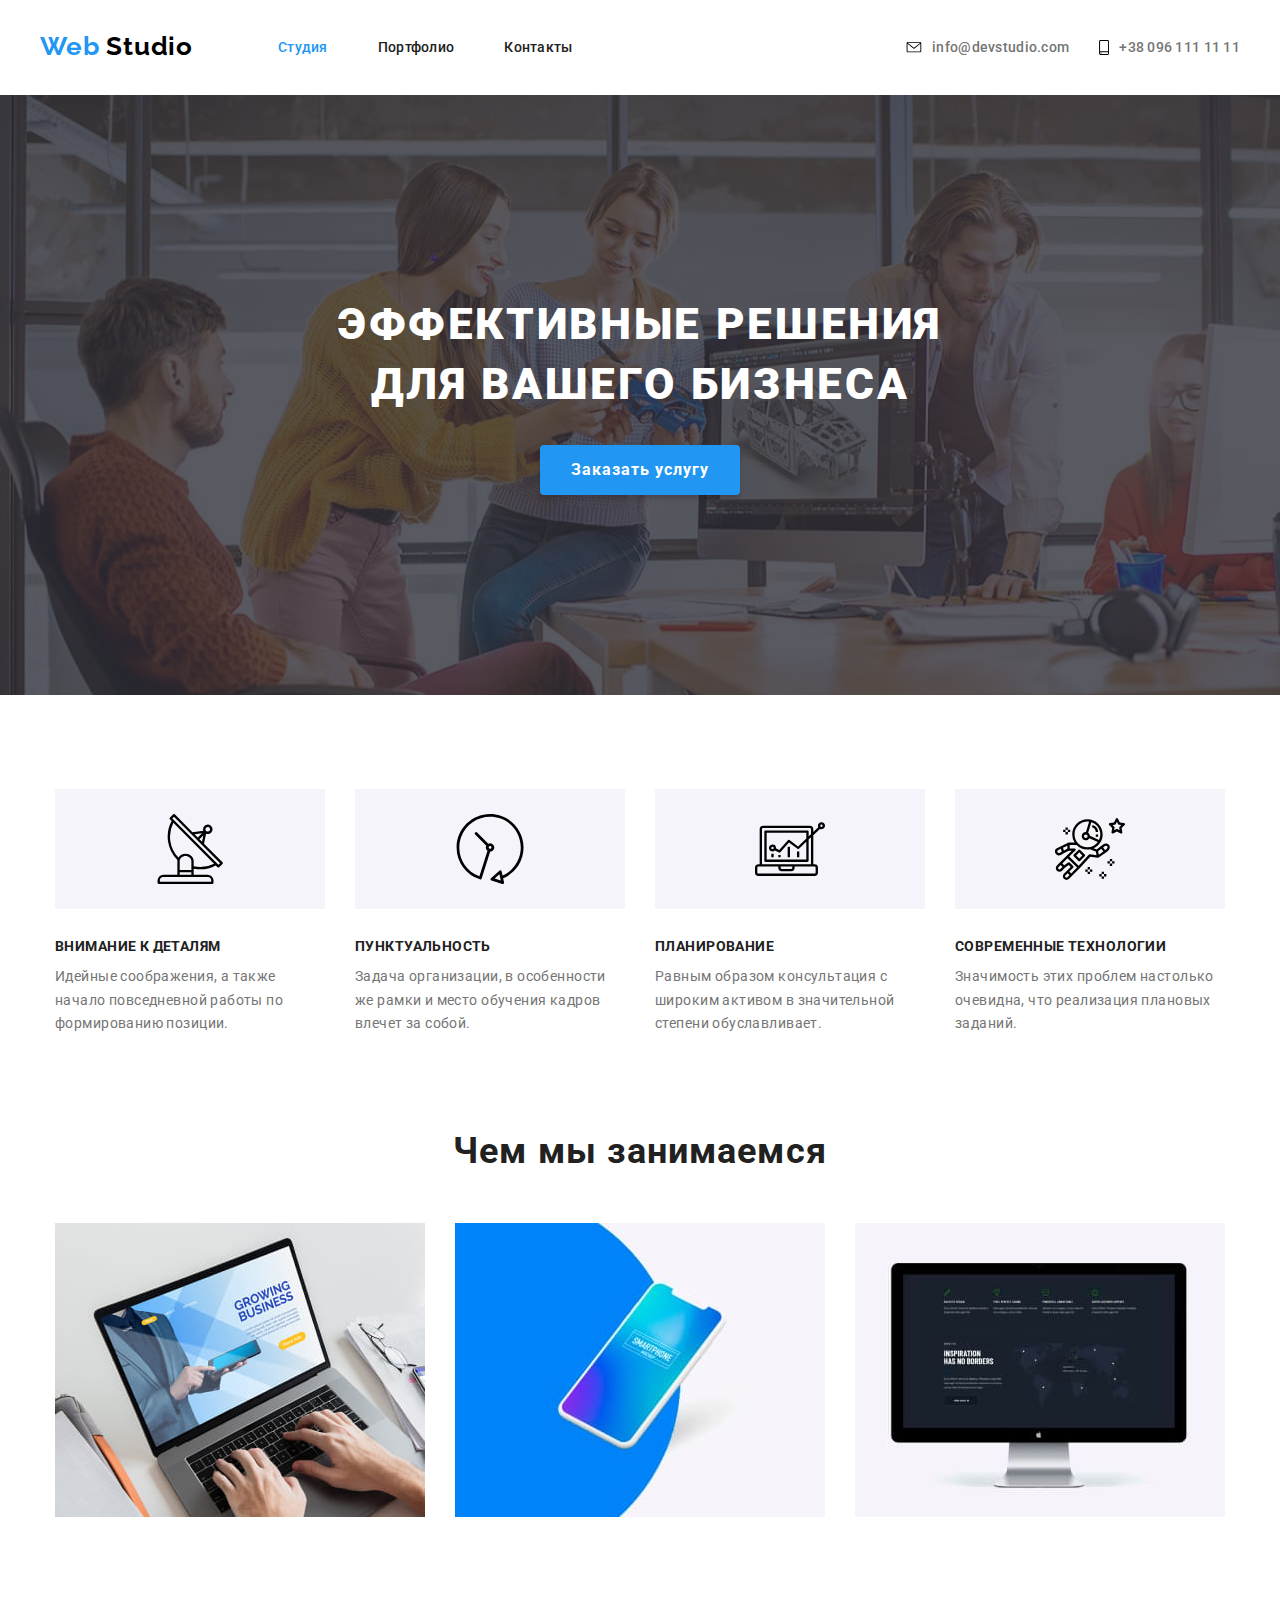
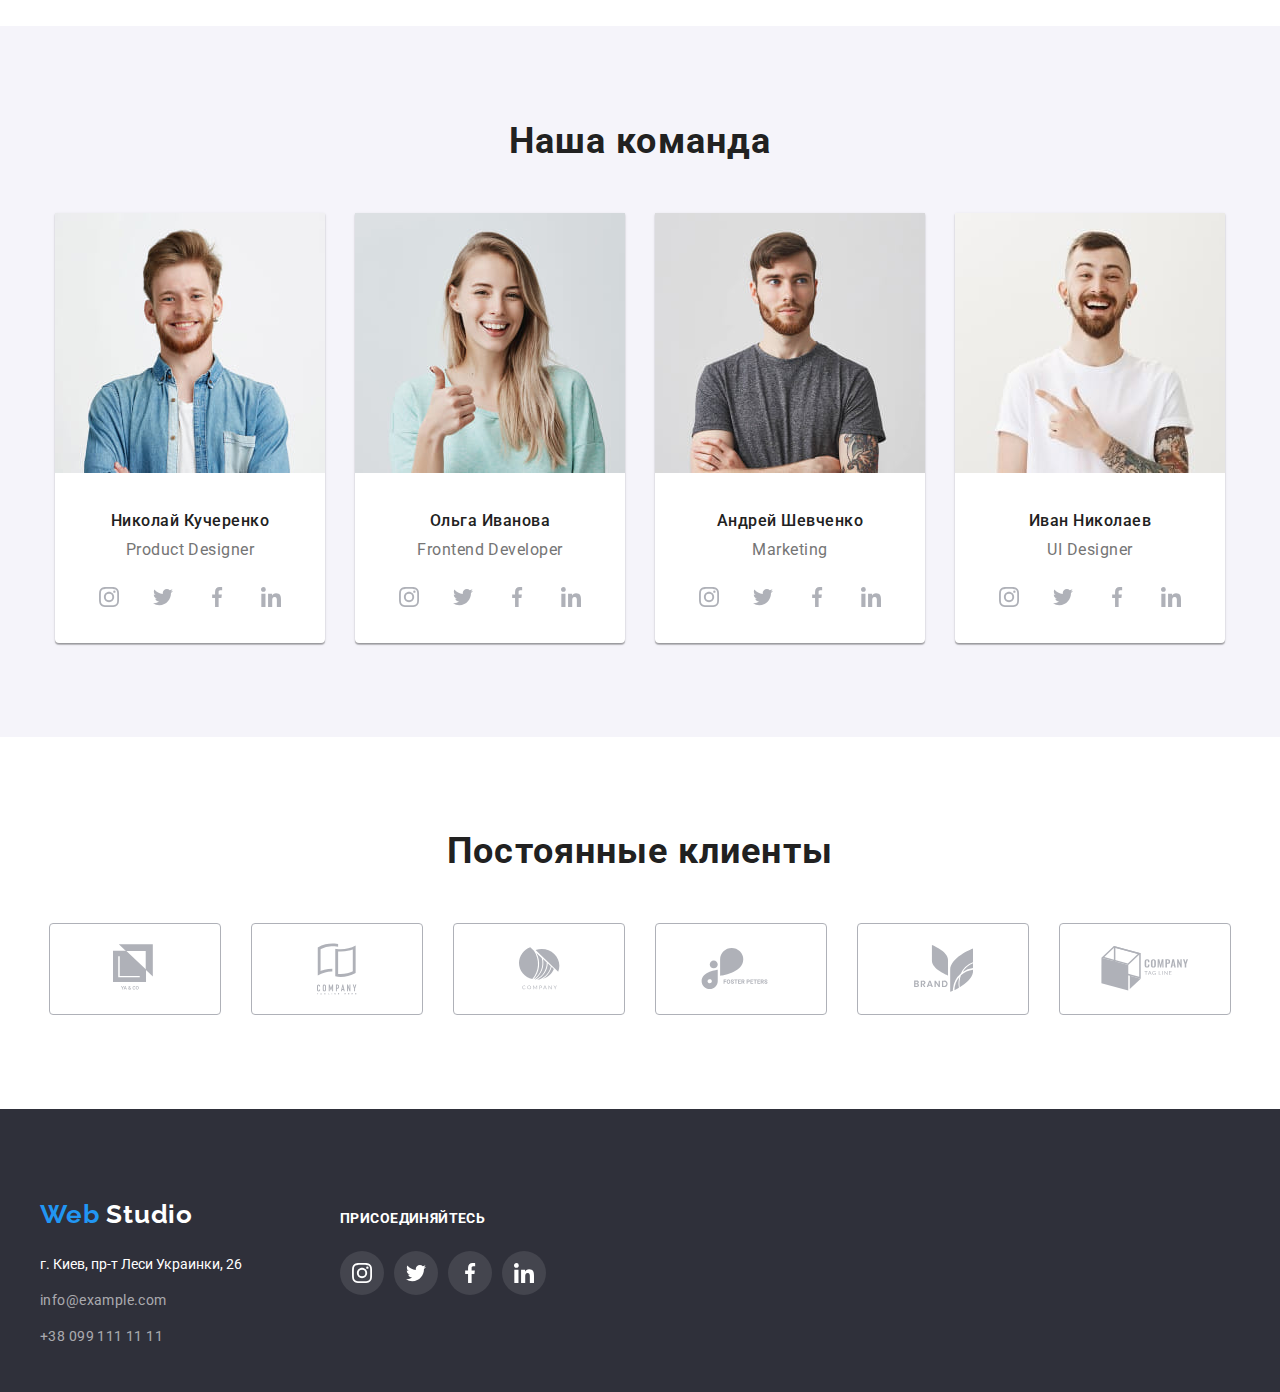
==== commit 4765ea6e: "Добавляет visually-hidden" ====
--- a/index.html
+++ b/index.html
@@ -90,7 +90,7 @@
       <!-- О нас -->
       <section class="about-us list">
         <div class="container">
-          <h2 hidden>О нас</h2>
+          <h2 class="visually-hidden">О нас</h2>
           <ul class="about-us-item list">
             <li class="about-us-item-list">
               <svg class="about-us-icon-svg">
--- a/css/style-second.css
+++ b/css/style-second.css
@@ -23,7 +23,18 @@
   font-weight: 400;
   line-height: 1.71;
 }
-
+.visually-hidden {
+  position: absolute;
+  width: 1px;
+  height: 1px;
+  margin: -1px;
+  border: 0;
+  padding: 0;
+  white-space: nowrap;
+  clip-path: inset(100%);
+  clip: rect(0 0 0 0);
+  overflow: hidden;
+}
 .link {
   text-decoration: none;
 }
@@ -680,26 +691,29 @@
 .portfolio .portfolio-btn:focus {
   background-color: var(--accent-color);
   color: var(--second-text-color);
+  box-shadow: 0px 2px 2px rgba(0, 0, 0, 0.12), 0px 1px 2px rgba(0, 0, 0, 0.08),
+    0px 3px 1px rgba(0, 0, 0, 0.1);
 }
 .portfolio-item.list {
   display: flex;
   flex-wrap: wrap;
   margin-top: 0px;
   margin-bottom: 0px;
-  /* margin: -15px; */
+  margin: -15px;
   padding-left: 0px;
   padding-bottom: 94px;
   justify-content: center;
   /* background-color: teal; */
 }
 .portfolio-item-element {
-  width: calc(100% - 60px) / 3;
+  display: block;
+  /* width: calc((100% - 60) / 3); */
   margin-right: 30px;
   margin-bottom: 30px;
   padding-bottom: 20px;
   border: 1px solid #eeeeee;
   /* width: 370px; */
-  /* margin: 15px; */
+  margin: 15px;
 }
 .portfolio-item-element:nth-child(3n) {
   margin-right: 0px;
@@ -741,9 +755,10 @@
   display: block;
   margin-bottom: 20px;
 }
-.portfolio-item-link:hover,
-.portfolio-item-link:focus {
-  background-color: var(--accent-color);
+.portfolio-item-element:hover,
+.portfolio-item-element:focus {
+  box-shadow: 1px 4px 6px rgba(0, 0, 0, 0.16), 0px 4px 4px rgba(0, 0, 0, 0.06),
+    0px 1px 1px rgba(0, 0, 0, 0.12);
 }
 .portfolio-item-link {
   text-decoration: none;
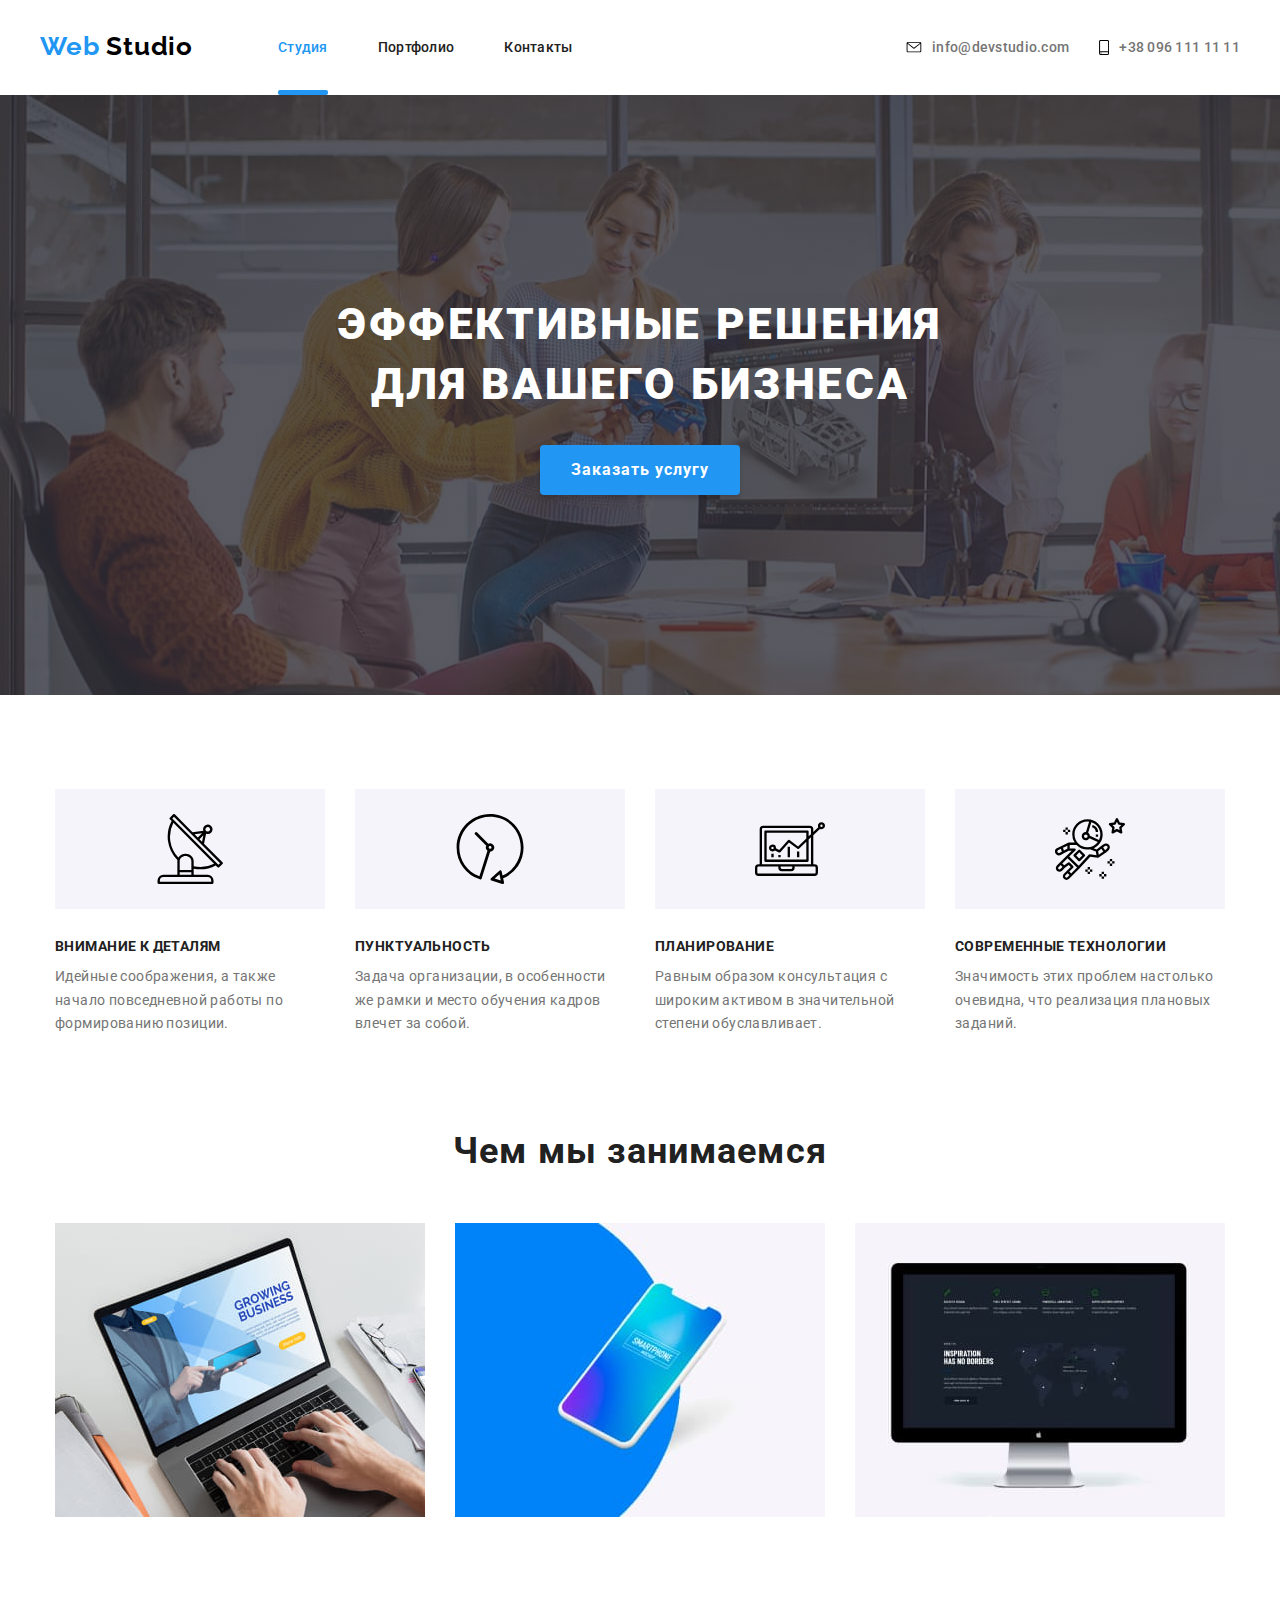
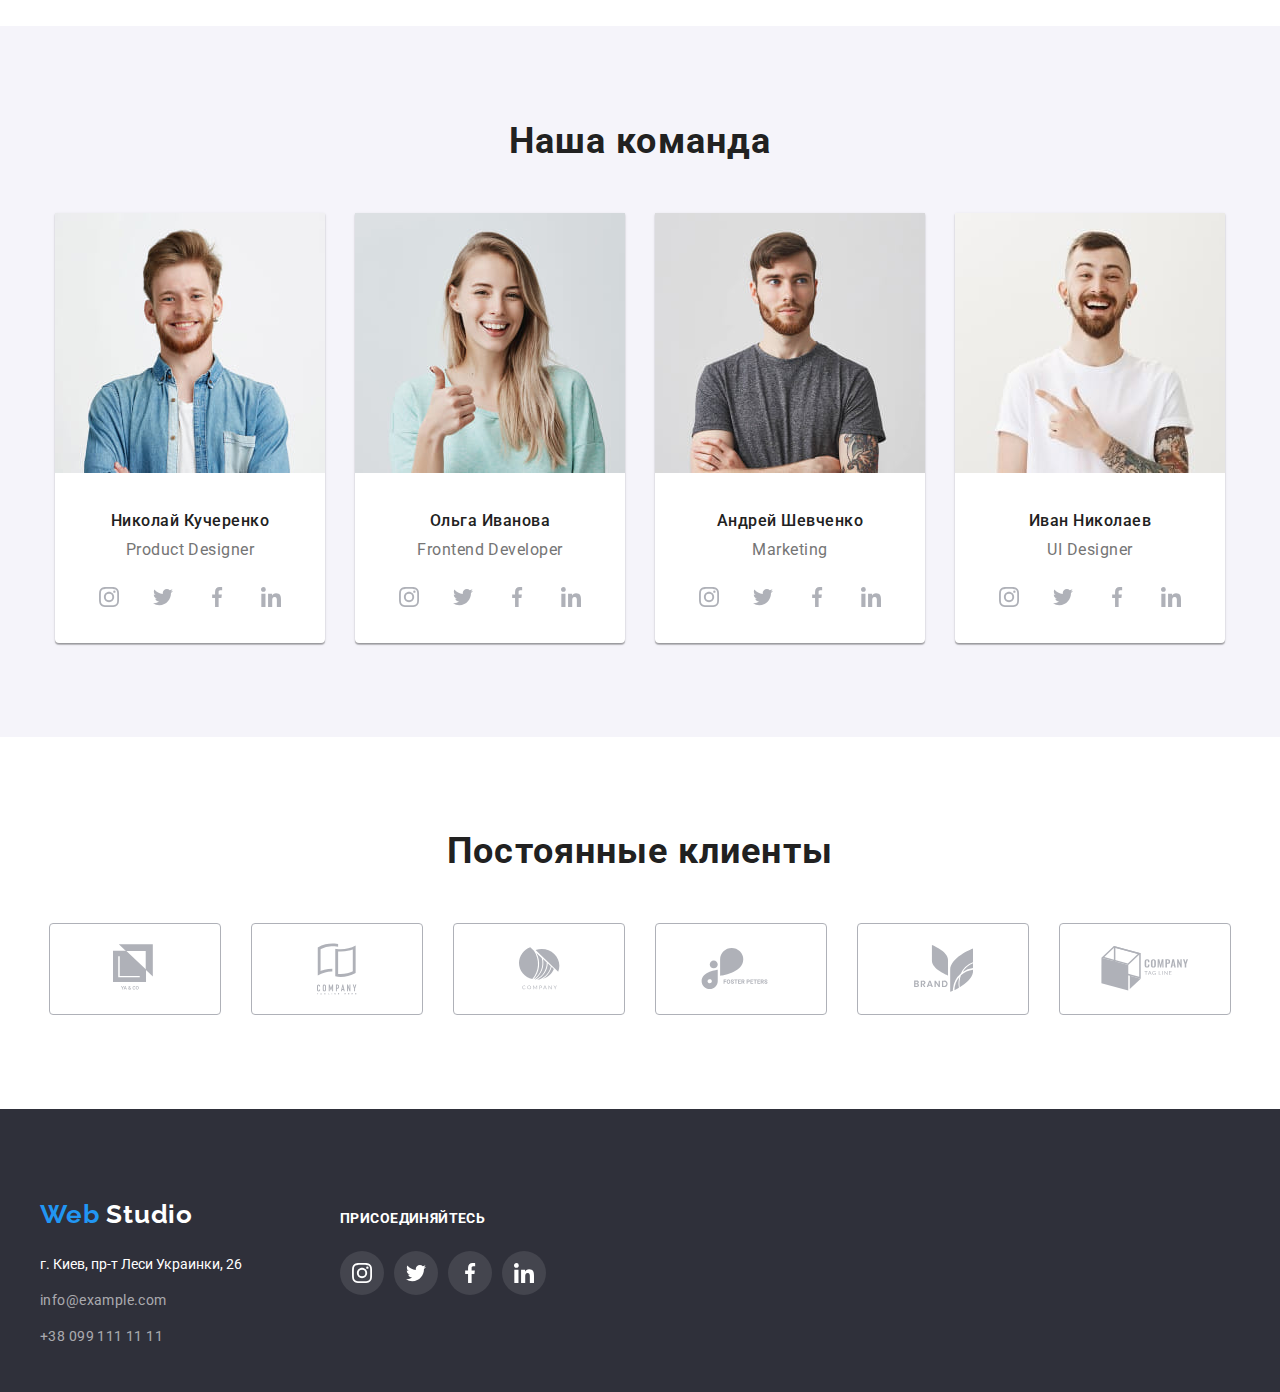
==== commit 6d9551e2: "Добаляет к кнопкам cursor pointer и подчеркивание в шапке" ====
--- a/index.html
+++ b/index.html
@@ -8,7 +8,7 @@
     <link rel="stylesheet" href="./css/style-second.css" />
     <link
       href="https://fonts.googleapis.com/css2?family=Raleway:wght@700&family=Roboto:wght@400;500;700;900&display=swap"
-      rel="stylesheet"
+      rel="stylesheet"  
     />
   </head>
 
@@ -25,7 +25,9 @@
 
           <ul class="site-nav list">
             <li class="site-nav-list-item">
-              <a href="" class="site-nav-text hover-focus link current"
+              <a
+                href="./index.html"
+                class="site-nav-text hover-focus link current"
                 >Студия</a
               >
             </li>
--- a/css/style-second.css
+++ b/css/style-second.css
@@ -121,7 +121,8 @@
   height: 11px;
   margin-right: 10px;
 }
-.address-text:hover .icon-mail-svg {
+.address-text:hover .icon-mail-svg,
+.address-text:focus .icon-mail-svg {
   stroke-width: 2px;
   fill: var(--accent-color);
 }
@@ -130,7 +131,8 @@
   width: 10px;
   height: 15px;
 }
-.address-text:hover .icon-tel-svg {
+.address-text:hover .icon-tel-svg,
+.address-text:focus .icon-tel-svg {
   stroke-width: 2px;
   fill: var(--accent-color);
 }
@@ -158,6 +160,7 @@
 
 .site-nav-text,
 .address-text {
+  display: block;
   font-weight: 500;
   font-size: 14px;
   line-height: 1.07;
@@ -168,6 +171,20 @@
   display: inline-block;
   padding-top: 40px;
   padding-bottom: 40px;
+}
+.site-nav-list-item {
+  position: relative;
+}
+.site-nav-text.current::after {
+  display: block;
+  position: absolute;
+  left: 0;
+  bottom: 0;
+  content: "";
+  height: 5px;
+  width: 100%;
+  border-radius: 2px;
+  background-color: var(--accent-color);
 }
 
 .address-text {
@@ -231,6 +248,7 @@
   background-color: var(--accent-color);
   color: var(--second-text-color);
   box-shadow: 0px 4px 4px rgba(0, 0, 0, 0.15);
+  cursor: pointer;
 
   border-radius: 4px;
   border: none;
@@ -686,6 +704,7 @@
   background: #f5f4fa;
   border-radius: 4px;
   border: none;
+  cursor: pointer;
 }
 .portfolio .portfolio-btn:hover,
 .portfolio .portfolio-btn:focus {
@@ -710,7 +729,7 @@
   /* width: calc((100% - 60) / 3); */
   margin-right: 30px;
   margin-bottom: 30px;
-  padding-bottom: 20px;
+  /* padding-bottom: 20px; */
   border: 1px solid #eeeeee;
   /* width: 370px; */
   margin: 15px;
@@ -752,17 +771,30 @@
 }
 
 .portfolio .item-link {
+  display: flex;
+  margin-bottom: 20px;
+}
+.portfolio-item-element {
   display: block;
-  margin-bottom: 20px;
-}
-.portfolio-item-element:hover,
-.portfolio-item-element:focus {
+}
+/* .portfolio-item-element:focus,
+.portfolio-item-element:hover {
   box-shadow: 1px 4px 6px rgba(0, 0, 0, 0.16), 0px 4px 4px rgba(0, 0, 0, 0.06),
     0px 1px 1px rgba(0, 0, 0, 0.12);
+} */
+
+.portfolio-item-link:hover,
+.portfolio-item-link:focus {
+  box-shadow: 1px 4px 6px rgba(0, 0, 0, 0.16), 0px 4px 4px rgba(0, 0, 0, 0.06),
+    0px 1px 1px rgba(0, 0, 0, 0.12);
 }
 .portfolio-item-link {
+  display: block;
+  width: 370px;
+  height: 404px;
   text-decoration: none;
 }
+
 .portfolio {
   background-color: var(--second-text-color);
 }
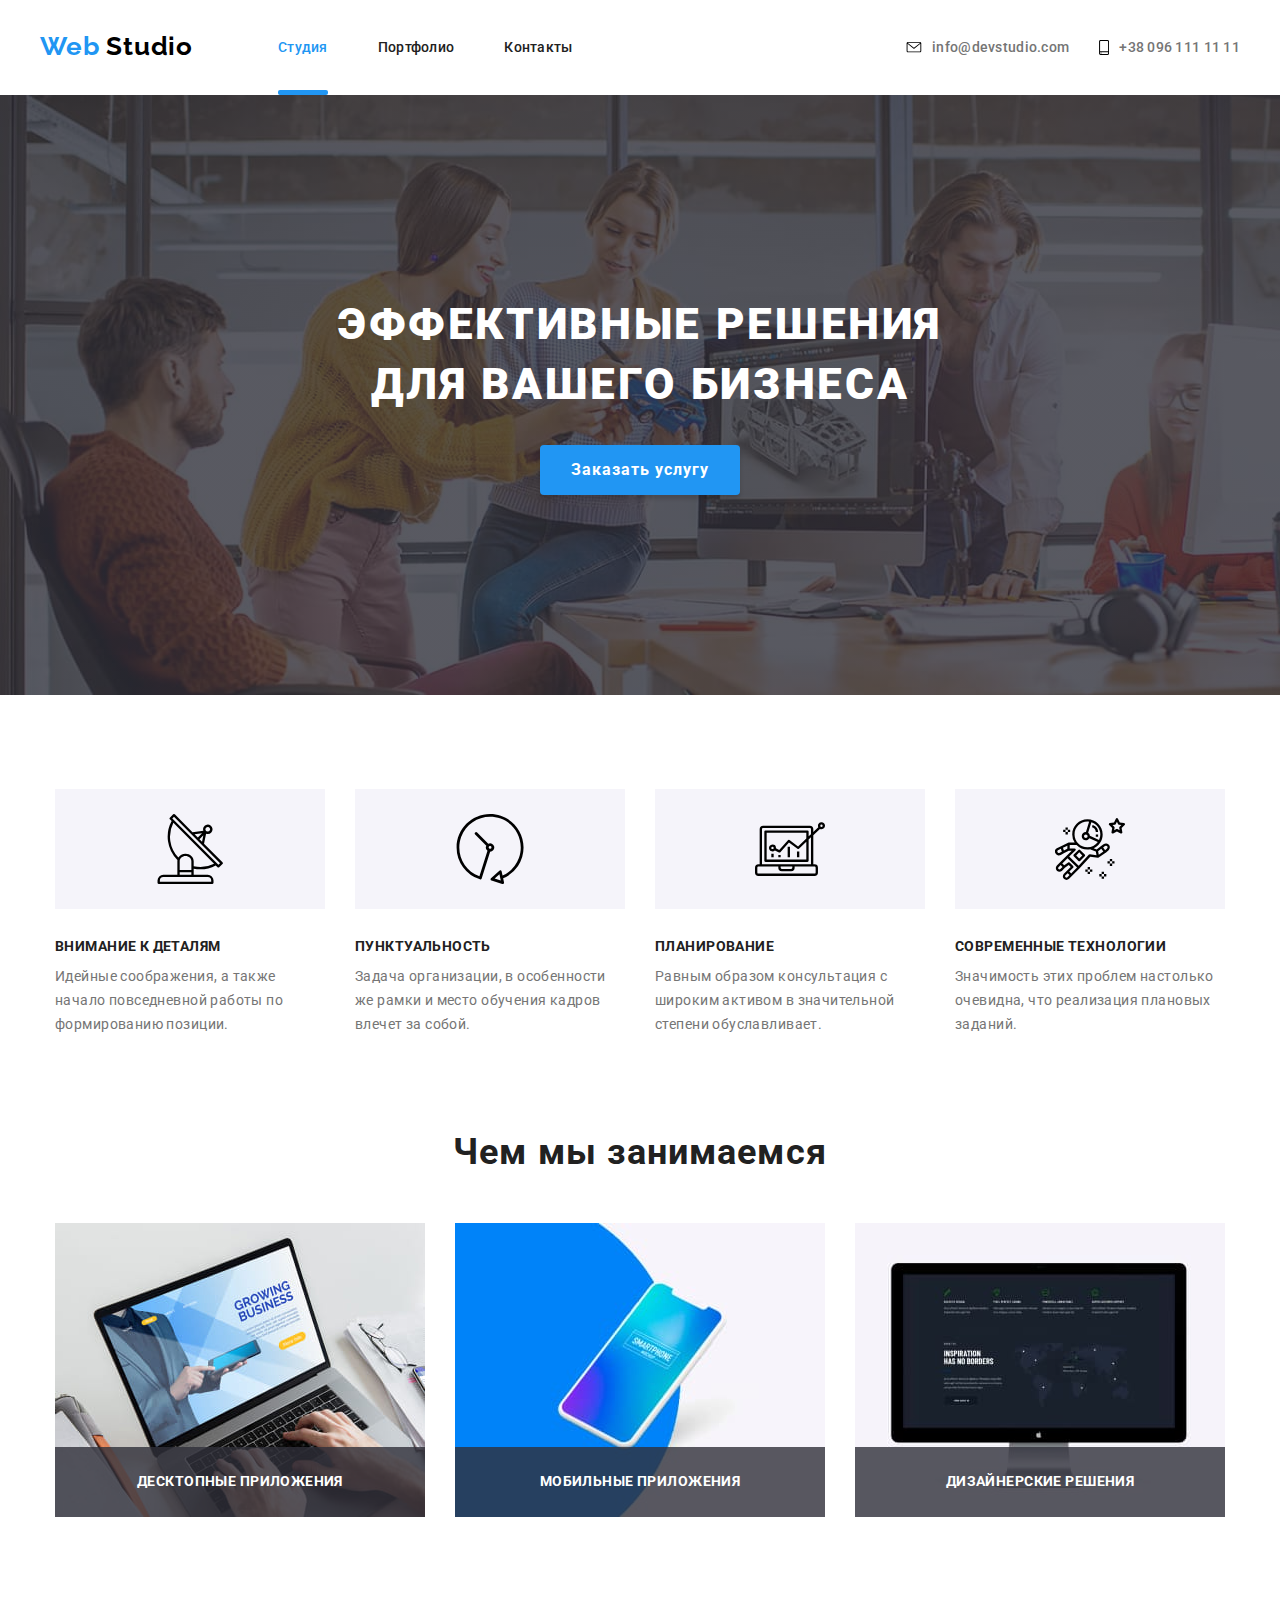
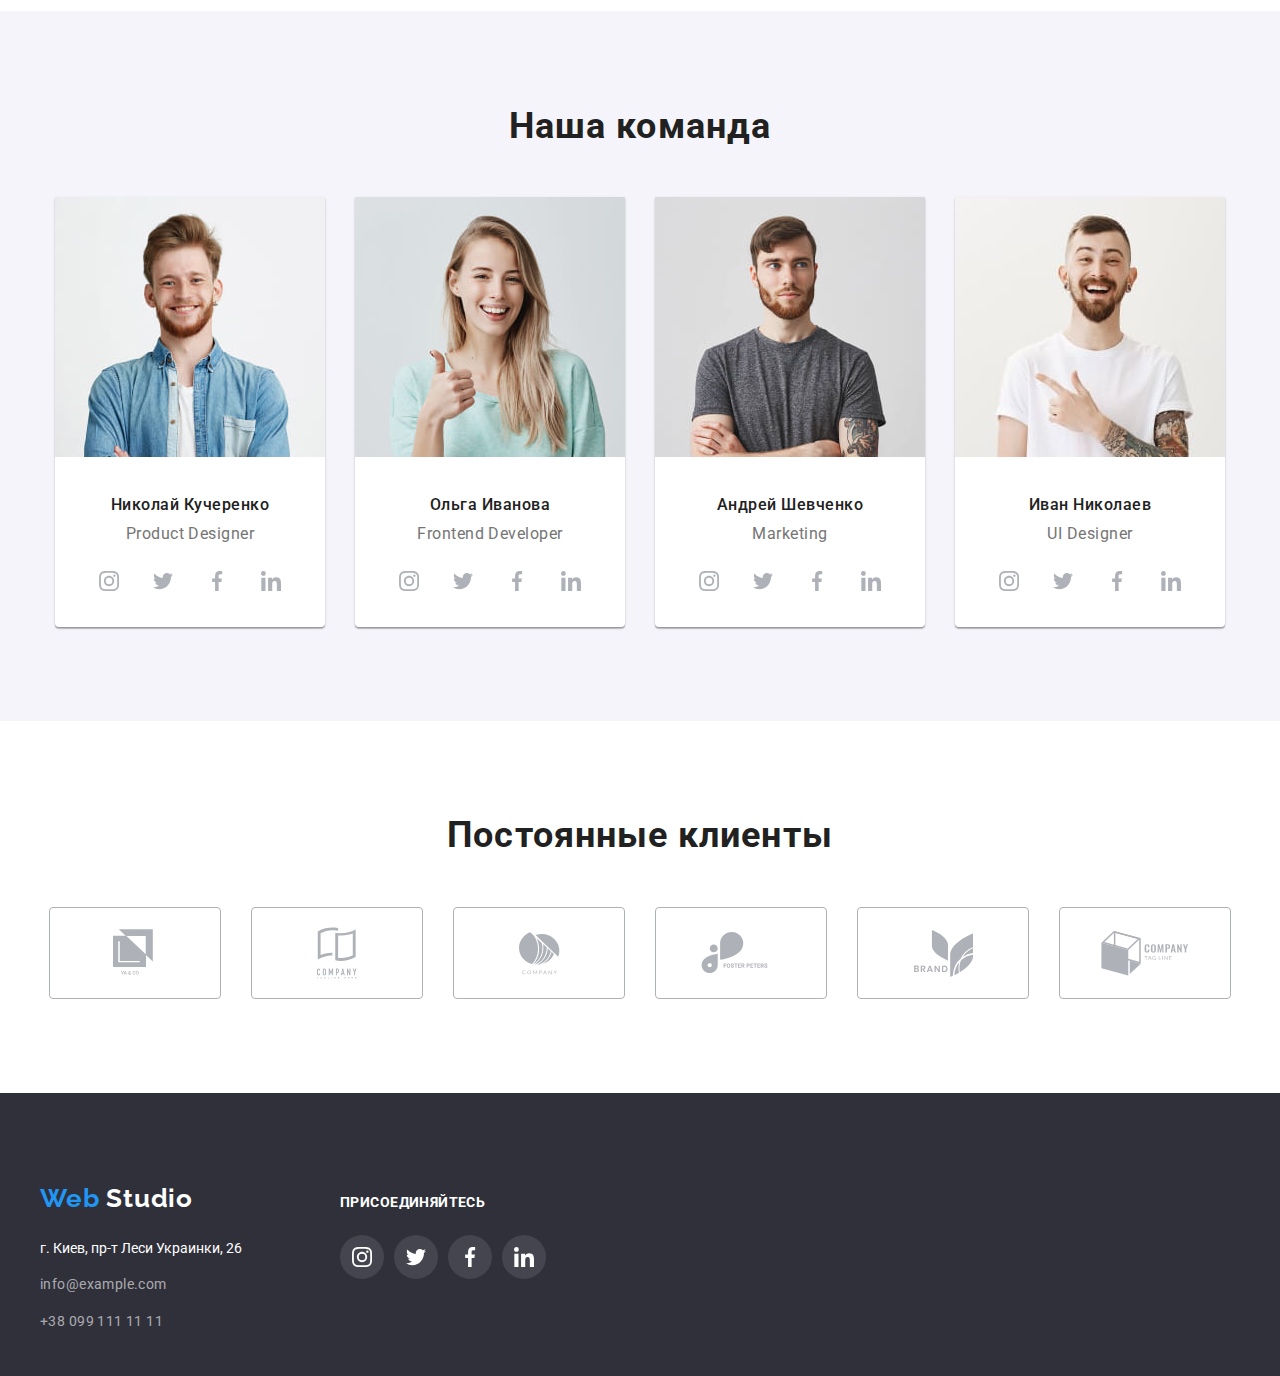
==== commit 1666a7c8: "Добавляет анимации на страницу Студия. Эксперимент." ====
--- a/index.html
+++ b/index.html
@@ -3,12 +3,12 @@
   <head>
     <meta charset="UTF-8" />
     <meta name="viewport" content="width=device-width, initial-scale=1.0" />
-    <title>Web Studio</title>
+
     <link rel="stylesheet" href="./css/normalize.css" />
     <link rel="stylesheet" href="./css/style-second.css" />
     <link
       href="https://fonts.googleapis.com/css2?family=Raleway:wght@700&family=Roboto:wght@400;500;700;900&display=swap"
-      rel="stylesheet"  
+      rel="stylesheet"
     />
   </head>
 
--- a/css/style-second.css
+++ b/css/style-second.css
@@ -12,6 +12,7 @@
   --second-text-color: #ffffff;
   --title-text-color: #212121;
   --accent-color: #2196f3;
+  --defaul-cubic-bezier: cubic-bezier(0.4, 0, 0.2, 1);
 }
 
 /* Общие атрибуты */
@@ -120,6 +121,7 @@
   width: 16px;
   height: 11px;
   margin-right: 10px;
+  transition: 250ms var(--defaul-cubic-bezier);
 }
 .address-text:hover .icon-mail-svg,
 .address-text:focus .icon-mail-svg {
@@ -130,6 +132,7 @@
   margin-right: 10px;
   width: 10px;
   height: 15px;
+  transition: 250ms var(--defaul-cubic-bezier);
 }
 .address-text:hover .icon-tel-svg,
 .address-text:focus .icon-tel-svg {
@@ -165,6 +168,7 @@
   font-size: 14px;
   line-height: 1.07;
   letter-spacing: 0.02em;
+  transition: 250ms var(--defaul-cubic-bezier);
 }
 
 .site-nav-text {
@@ -202,11 +206,13 @@
 /* Герой */
 
 .hero {
+  position: relative;
   max-width: 1600px;
+  height: 600px;
   margin-left: auto;
   margin-right: auto;
-  padding-top: 200px;
-  padding-bottom: 200px;
+  /* padding-top: 200px; */
+  /* padding-bottom: 200px; */
   background-image: linear-gradient(
       to right,
       rgba(47, 48, 58, 0.8),
@@ -217,7 +223,12 @@
 }
 
 .hero .hero-title {
+  position: absolute;
+  top: 200px;
+  left: 50%;
   margin-bottom: 30px;
+  /* padding-top: 200px;
+  padding-bottom: 200px; */
   font-weight: 900;
   font-size: 44px;
   line-height: 1.36;
@@ -226,6 +237,27 @@
   text-transform: uppercase;
   color: var(--second-text-color);
   margin-top: 0px;
+
+  animation-name: heroAction, heroActionOpacity;
+  transform: translateX(-50%);
+  animation-duration: 1500ms;
+  animation-timing-function: var(--defaul-cubic-bezier);
+}
+@keyframes heroAction {
+  from {
+    transition: scale(1.15);
+  }
+  to {
+    transition: scale(1);
+  }
+}
+@keyframes heroActionOpacity {
+  from {
+    opacity: 0;
+  }
+  to {
+    opacity: 1;
+  }
 }
 
 .services-btn {
@@ -235,6 +267,9 @@
 }
 
 .general-btn {
+  position: absolute;
+  top: 350px;
+  left: 50%;
   font-family: "Roboto";
   font-style: normal;
   font-weight: 700;
@@ -249,9 +284,25 @@
   color: var(--second-text-color);
   box-shadow: 0px 4px 4px rgba(0, 0, 0, 0.15);
   cursor: pointer;
-
   border-radius: 4px;
   border: none;
+
+  animation-name: heroAcrionButton;
+  animation-timing-function: var(--defaul-cubic-bezier);
+  animation-duration: 3000ms;
+  animation-direction: alternate;
+  transform: translateX(-50%);
+}
+@keyframes heroAcrionButton {
+  0% {
+    opacity: 0;
+  }
+  50% {
+    opacity: 0;
+  }
+  100% {
+    opacity: 1;
+  }
 }
 
 /* О нас */
@@ -366,9 +417,17 @@
 }
 
 .features .features-text {
-  display: block;
-  margin-top: 0px;
-  margin-bottom: 0px;
+  position: absolute;
+  display: flex;
+  justify-content: center;
+  align-items: center;
+  width: 370px;
+  height: 70px;
+  margin-top: 0px;
+  margin-bottom: 0px;
+  bottom: 0;
+  left: 0;
+
   font-weight: 700;
   font-size: 14px;
   line-height: 1.14;
@@ -376,8 +435,11 @@
   letter-spacing: 0.03em;
   text-transform: uppercase;
   color: var(--second-text-color);
-}
+  background: rgba(47, 48, 58, 0.8);
+}
+
 .features-container {
+  position: relative;
   display: flex;
   flex-direction: column;
 }
@@ -401,9 +463,11 @@
   margin-top: 0px;
   margin-bottom: 50px;
 }
+
 .our-team-item-list:not(:last-child) {
   margin-right: 30px;
 }
+
 .our-team-item-list {
   background-color: var(--second-text-color);
   padding-bottom: 24px;
@@ -411,6 +475,7 @@
   box-shadow: 0px 2px 1px rgba(0, 0, 0, 0.2), 0px 1px 1px rgba(0, 0, 0, 0.14),
     0px 1px 3px rgba(0, 0, 0, 0.12);
 }
+
 .our-team-item-photo {
   margin-bottom: 30px;
 }
@@ -452,6 +517,7 @@
   width: 20px;
   height: 20px;
   fill: #afb1b8;
+  transition: 250ms var(--defaul-cubic-bezier);
 }
 .icon-container-link:hover .our-team-social-svg,
 .icon-container-link:focus .our-team-social-svg {
@@ -463,6 +529,7 @@
   width: 44px;
   height: 44px;
   border-radius: 50%;
+  transition: 250ms var(--defaul-cubic-bezier);
 }
 .icon-container-link:hover,
 .icon-container-link:focus {
@@ -493,6 +560,7 @@
   height: 90px;
   border: solid #afb1b8 1px;
   border-radius: 4px;
+  transition: 250ms var(--defaul-cubic-bezier);
 }
 .clients-link-list:hover,
 .clients-link-list:focus {
@@ -528,6 +596,7 @@
   display: flex;
   align-self: center;
   fill: #afb1b8;
+  transition: 250ms var(--defaul-cubic-bezier);
 }
 .clients-link-list:hover .clients-icon-svg,
 .clients-link-list:focus .clients-icon-svg {
@@ -586,6 +655,7 @@
   font-weight: normal;
   font-size: 14px;
   line-height: 1.71;
+  transition: 250ms var(--defaul-cubic-bezier);
 }
 
 .footer .footer-address-link {
@@ -705,6 +775,9 @@
   border-radius: 4px;
   border: none;
   cursor: pointer;
+  transition: background-color 250ms var(--defaul-cubic-bezier),
+    color 250ms var(--defaul-cubic-bezier),
+    box-shadow 250ms var(--defaul-cubic-bezier);
 }
 .portfolio .portfolio-btn:hover,
 .portfolio .portfolio-btn:focus {
@@ -745,6 +818,7 @@
   margin-bottom: 4px;
   padding-left: 24px;
   padding-right: 24px;
+  padding-top: 20px;
   font-weight: 700;
   font-size: 18px;
   line-height: 2;
@@ -763,6 +837,11 @@
   color: var(--primary-text-color);
 }
 .portfolio .portfolio-pre-text {
+  display: flex;
+
+  padding-left: 25px;
+  padding-right: 25px;
+
   font-weight: normal;
   font-size: 18px;
   line-height: 1.55;
@@ -772,7 +851,6 @@
 
 .portfolio .item-link {
   display: flex;
-  margin-bottom: 20px;
 }
 .portfolio-item-element {
   display: block;
@@ -783,18 +861,43 @@
     0px 1px 1px rgba(0, 0, 0, 0.12);
 } */
 
-.portfolio-item-link:hover,
-.portfolio-item-link:focus {
-  box-shadow: 1px 4px 6px rgba(0, 0, 0, 0.16), 0px 4px 4px rgba(0, 0, 0, 0.06),
-    0px 1px 1px rgba(0, 0, 0, 0.12);
-}
 .portfolio-item-link {
   display: block;
   width: 370px;
   height: 404px;
   text-decoration: none;
-}
-
+  transition-duration: 250ms;
+}
+.portfolio-item-link:hover,
+.portfolio-item-link:focus {
+  box-shadow: 1px 4px 6px rgba(0, 0, 0, 0.16), 0px 4px 4px rgba(0, 0, 0, 0.06),
+    0px 1px 1px rgba(0, 0, 0, 0.12);
+}
 .portfolio {
   background-color: var(--second-text-color);
 }
+.portfolio-item-wrapper {
+  display: block;
+  position: relative;
+  height: 294px;
+  overflow: hidden;
+}
+
+.wrapper {
+  position: absolute;
+  display: flex;
+  align-items: center;
+  /* justify-content: center; */
+  width: 370px;
+  height: 294px;
+  background-color: rgba(33, 150, 243, 0.9);
+  opacity: 0;
+  transition: transform 250ms var(--defaul-cubic-bezier),
+    opacity 250ms var(--defaul-cubic-bezier);
+}
+
+.portfolio-item-link:hover .wrapper,
+.portfolio-item-link:focus .wrapper {
+  transform: translateY(-100%);
+  opacity: 1;
+}
